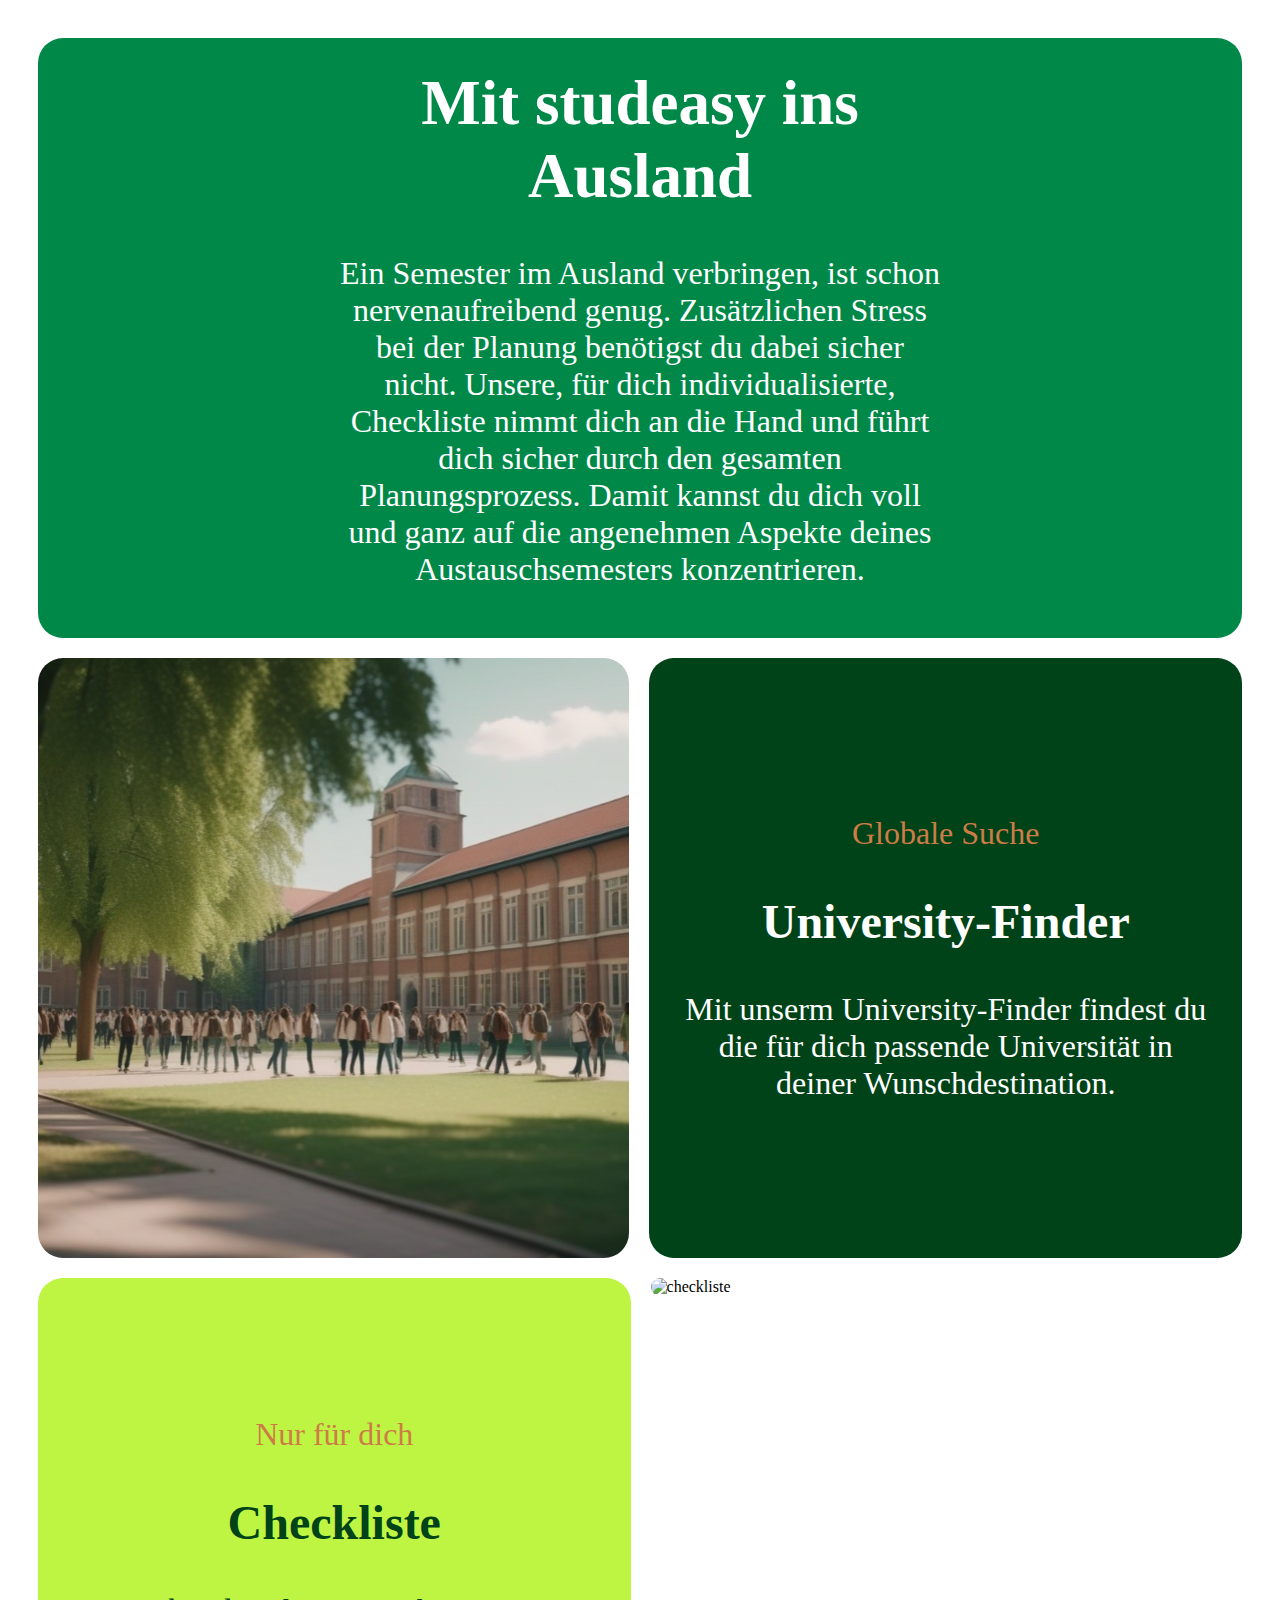
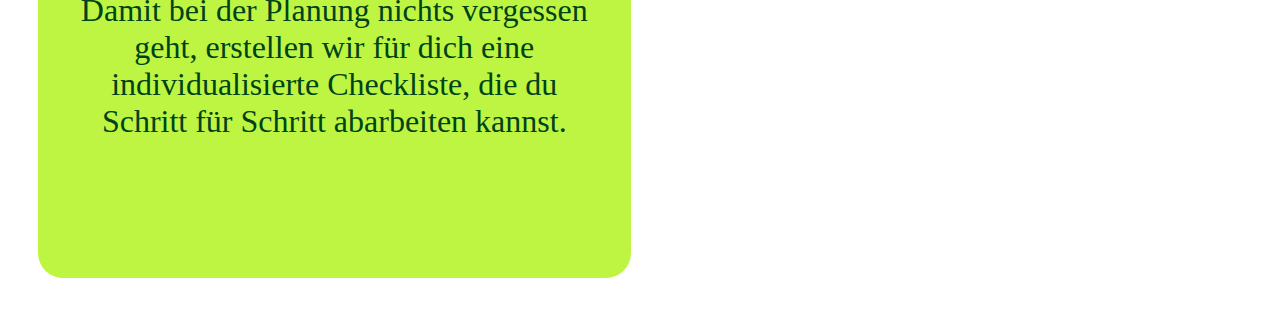
==== html/angebot.html @ 847d449d "Angebotsseite zur Hälfte fertig" ====
<!DOCTYPE html>
<html lang="de">
  <head>
    <meta charset="UTF-8" />
    <meta name="viewport" content="width=device-width, initial-scale=1.0" />
    <title>Angebot - studeasy</title>
    <link rel="stylesheet" href="/css/styles_angebot.css" />

    <link rel="stylesheet" href="https://use.typekit.net/qjl4qpj.css" /> <!--Schriftart-->
  </head>

  <body>

  <div class="block1">
    <h1>Mit studeasy ins Ausland</h1>
    <p>Ein Semester im Ausland verbringen, ist schon nervenaufreibend genug. Zusätzlichen Stress bei der Planung benötigst du dabei sicher nicht. Unsere, für dich individualisierte, Checkliste nimmt dich an die Hand und führt dich sicher durch den gesamten Planungsprozess. Damit kannst du dich voll und ganz auf die angenehmen Aspekte deines Austauschsemesters konzentrieren.</p>
  </div>

  <div class="zeile2">

    <div class="block2"><img src="/img/university.svg" alt="university">
    </div>

    <div class="block3">
      <p class="oranger_titel">Globale Suche</p>
      <h2>University-Finder</h1>
      <p>Mit unserm University-Finder findest du die für dich passende Universität in deiner Wunschdestination.</p>
    </div>

  </div>


  <div class="zeile3">

    <div class="block4">
      <p class="oranger_titel">Nur für dich</p>
      <h2 style="color: #004318;">Checkliste</h1>
      <p style="color: #004318;">Damit bei der Planung nichts vergessen geht, erstellen wir für dich eine individualisierte Checkliste, die du Schritt für Schritt abarbeiten kannst.</p>
    </div>

    <div class="block5"><img src="/img/checkliste.svg" alt="checkliste">
    </div>

  </div>


<div>

  <div>
    
  </div>





</div>



</body>


</html>
---- css/styles_angebot.css ----
body{
    padding: 30px;
}

h1{
    color: white;
    text-align: center;
    font-size: 63px;
    font-weight: 900;
    margin: 10px;
}

h2{
    color: white;
    text-align: center;
    font-size: 48px;
    font-weight: 900;
    margin: 10px;
}

p{
    color: white;
    text-align: center;
    font-size: 32px;
}

.oranger_titel{
    font-size: 32px;
    color: #CD7C46;

}

/*_______________________________________________Zeile 1*/

.block1{
    display: flex;
    justify-content: center;
    align-items: center;
    flex-direction: column;
    text-align: center;
    background: #008849;
    border-radius: 25px;
    border-left: 300px solid #008849;
    border-right: 300px solid #008849;
    height: 600px;
}



/*_______________________________________________Zeile 2*/

.zeile2{
    display: flex;
    margin-top: 20px;
    margin-bottom: 20px;
    gap: 20px;
    height: 600px;
}

.block2 {
    width: 100%;
    flex: 50%;
}

.block2 img{
    width: 100%;
    height: 100%;
    object-fit: cover;
    border-radius: 25px;
}

.block3{
    display: flex;
    background-color: #004318;
    justify-content: center;
    align-items: center;
    flex-direction: column;
    text-align: center;
    border-left: 30px solid #004318;
    border-right: 30px solid #004318;
    border-radius: 25px;
    box-sizing: border-box;
    flex: 50%;
}



/*_______________________________________________Zeile 3*/

.zeile3{ 
    display: flex;
    margin-top: 20px;
    margin-bottom: 20px;
    gap: 20px;
    height: 600px;
}

.block4{
    display: flex;
    background-color: #BEF542;
    justify-content: center;
    align-items: center;
    flex-direction: column;
    text-align: center;
    border-left: 30px solid #BEF542;
    border-right: 30px solid #BEF542;
    border-radius: 25px;
    box-sizing: border-box;
    flex: 50%;
}


.block5{
    width: 100%;
    flex: 50%;
}

.block5 img{
    width: 100%;
    height: 100%;
    object-fit: cover;
    border-radius: 25px;
}
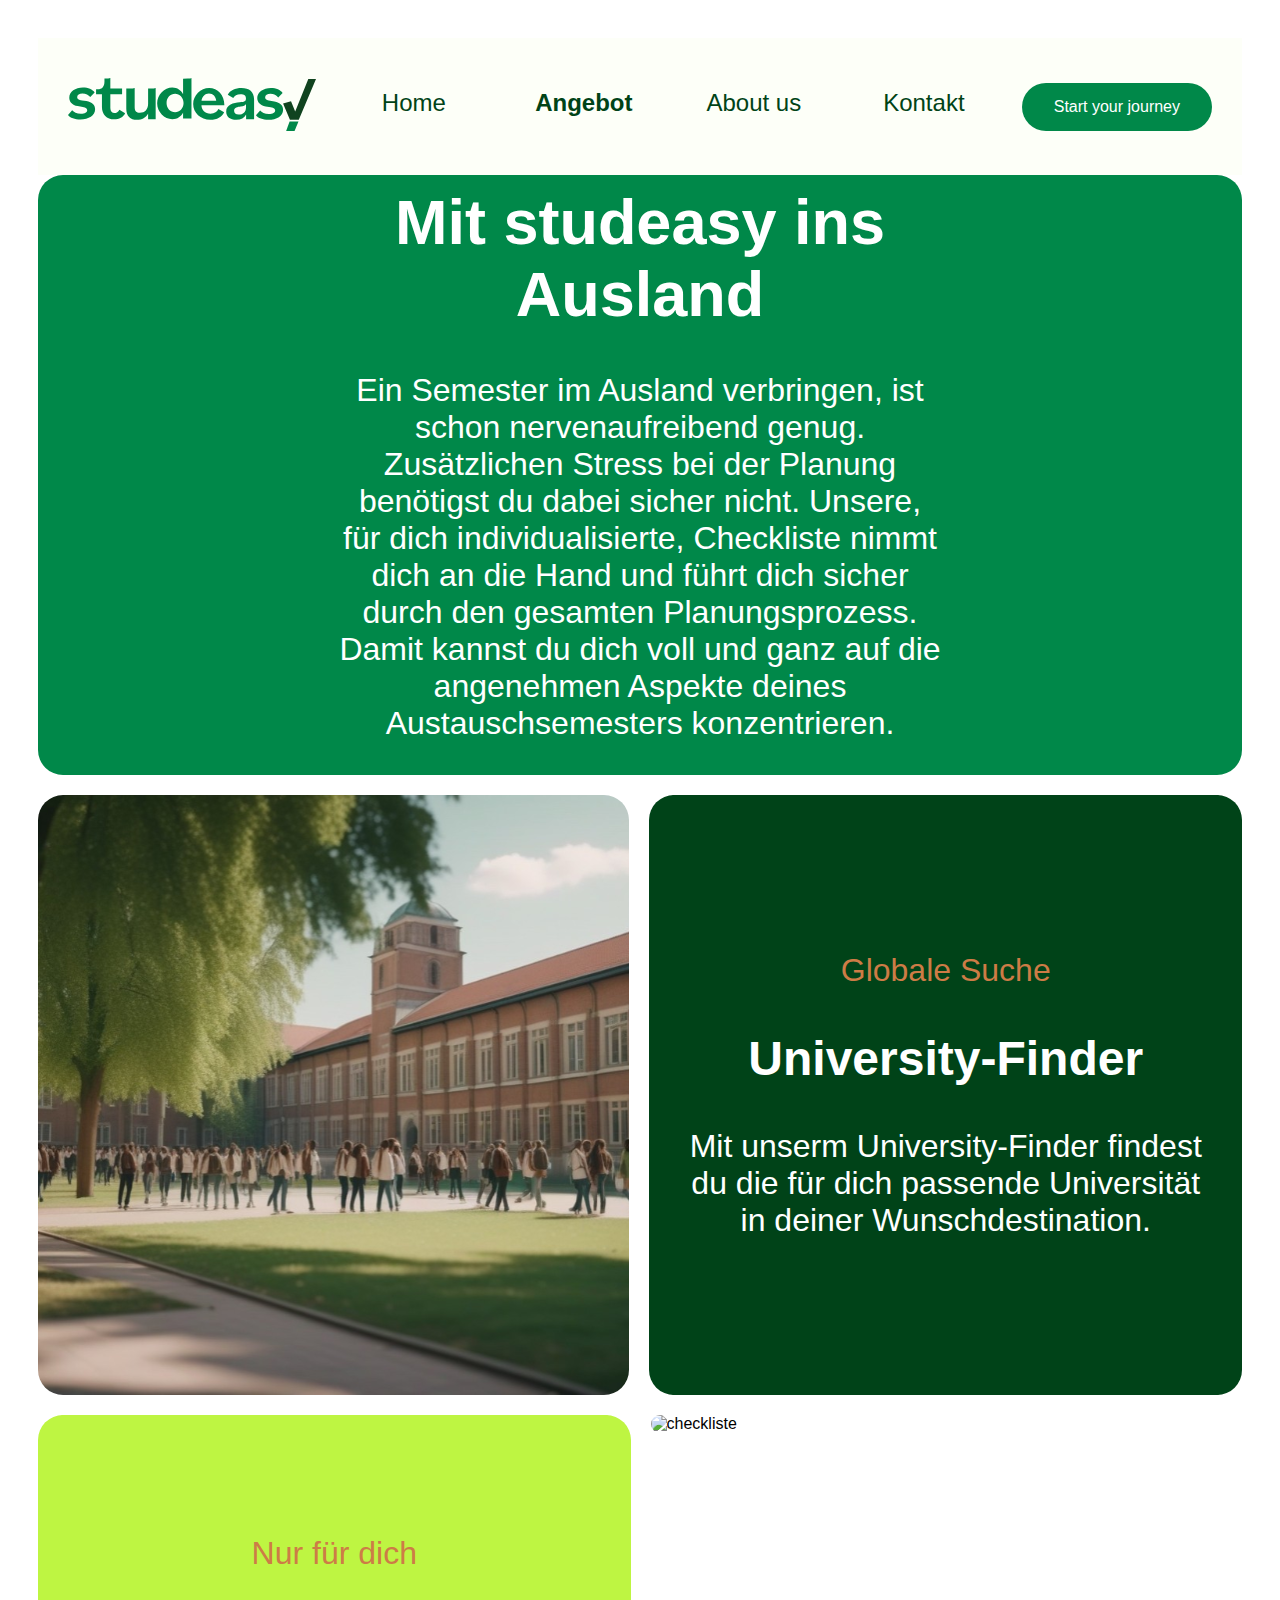
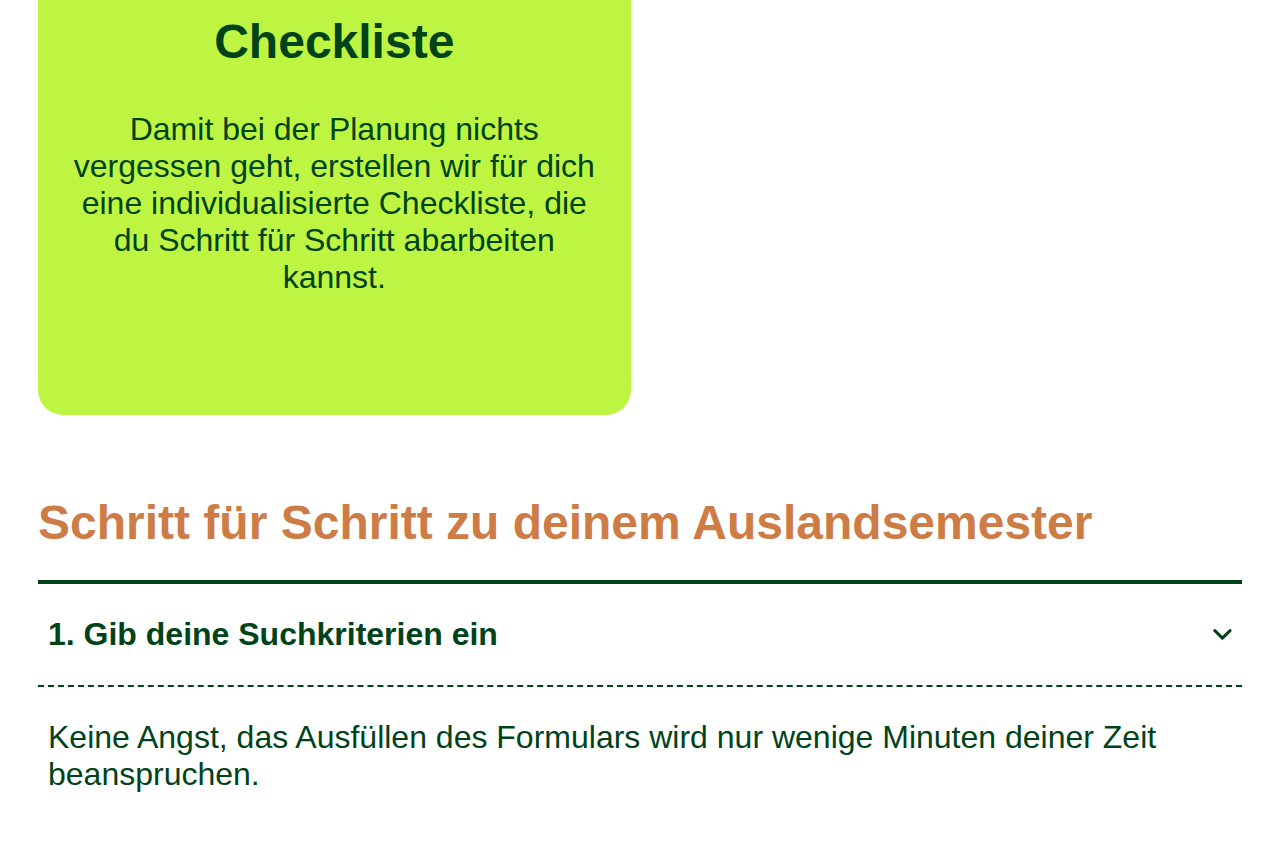
==== commit 1fca26c6: "Angebotsseite: Header, Dropdown-Menu" ====
--- a/html/angebot.html
+++ b/html/angebot.html
@@ -10,6 +10,26 @@
   </head>
 
   <body>
+
+    <header>
+      <div id="logo">
+        <a href="/index.html">
+          <img src="/img/Logo_gruen_IM.svg" alt="Logo studeasy" />
+        </a>
+      </div>
+
+      <nav>
+        <ul class="nav_links">
+          <li><a href="/index.html">Home</a></li>
+          <li><a class="aktiver_nav_link" href="/html/angebot.html">Angebot</a></li>
+          <li><a href="/html/ueberuns.html">About us</a></li>
+          <li><a href="/html/kontakt.html">Kontakt</a></li>
+        </ul>
+      </nav>
+
+      <button class="green-button">Start your journey</button>
+    </header>
+
 
   <div class="block1">
     <h1>Mit studeasy ins Ausland</h1>
@@ -47,7 +67,14 @@
 <div>
 
   <div>
-    
+    <h2 class="uebertitel_dropdown">Schritt für Schritt zu deinem Auslandsemester</h2>
+
+    <div class="dropdown_menu">
+      <p class="untertitel_dropdown">1. Gib deine Suchkriterien ein</p>
+      <img class="dropdown_pfeil" src="/img/pfeil_dropdown.svg" alt="">
+    </div>
+
+    <p class="dropdown_text">Keine Angst, das Ausfüllen des Formulars wird nur wenige Minuten deiner Zeit beanspruchen.</p>
   </div>
 
 
--- a/css/styles_angebot.css
+++ b/css/styles_angebot.css
@@ -1,3 +1,26 @@
+*{
+    font-family: "futura-pt", sans-serif;
+    font-weight: 400;
+    font-size: 16px;
+    color: black;
+    font-style: normal; 
+}
+
+.green-button {
+    background-color: #008849;
+    border: none;
+    color: white;
+    padding: 15px 32px;
+    text-align: center;
+    text-decoration: none;
+    display: inline-block;
+    font-size: 16px;
+    border-radius: 25px;
+    cursor: pointer;
+    font-size: 16px;
+}
+
+
 body{
     padding: 30px;
 }
@@ -29,6 +52,58 @@
     color: #CD7C46;
 
 }
+
+
+/*_______________________________________________Header*/
+
+header{
+    background-color: #FDFFF8;
+    display: flex;
+    justify-content: space-between;
+    align-items: center;
+    padding: 30px 30px 30px 30px;
+}
+
+#logo{
+    width: 248px;
+    display: 1;
+}
+
+
+/*__________Navigation*/
+
+nav{
+    display: 4;
+}
+
+.nav_links{
+    list-style-type: none;
+    display: flex;
+    padding: 0;
+    flex-wrap: wrap;
+    justify-content: space-around;
+    gap: 20px;
+}
+
+.nav_links a{
+    display: block;
+    box-sizing: border-box;
+    height: 40px;
+    width: 150px;
+    padding: 5px 15px 5px 15px;
+    text-decoration: none;
+    font-size: 24px;   
+    text-align: center;
+    color: #004317; 
+}
+
+.nav_links a:hover, .aktiver_nav_link{
+    font-weight:900;
+    color: #004318;
+    margin-bottom: 5px;
+}
+
+
 
 /*_______________________________________________Zeile 1*/
 
@@ -120,4 +195,46 @@
     height: 100%;
     object-fit: cover;
     border-radius: 25px;
-}+}
+
+
+/*_______________________________________________Pseudo Drop-Down-Menu*/
+
+
+.uebertitel_dropdown{
+    font-weight: 900;
+    color: #CD7C46;
+    text-align: left;
+    font-size: 48px;    
+    margin: 80px 0px 30px 0px;
+}
+
+.dropdown_menu{
+    display: flex;
+    border-top: solid #004318 4px;
+    border-bottom: dashed #004318 2px;
+    padding-left: 10px;
+    padding-right: 10px;
+}
+
+.untertitel_dropdown{
+    font-weight: 900;
+    color: #004318;
+    text-align: left;
+    flex: 90%;
+}
+
+.dropdown_pfeil img{
+    flex: 20%;
+    text-align: right;
+    height: 14px;
+    justify-content: center;
+    align-items: center;
+}
+
+.dropdown_text{
+    color: #004318;
+    font-size: 32px;
+    text-align: left;
+    padding-left: 10px;
+}
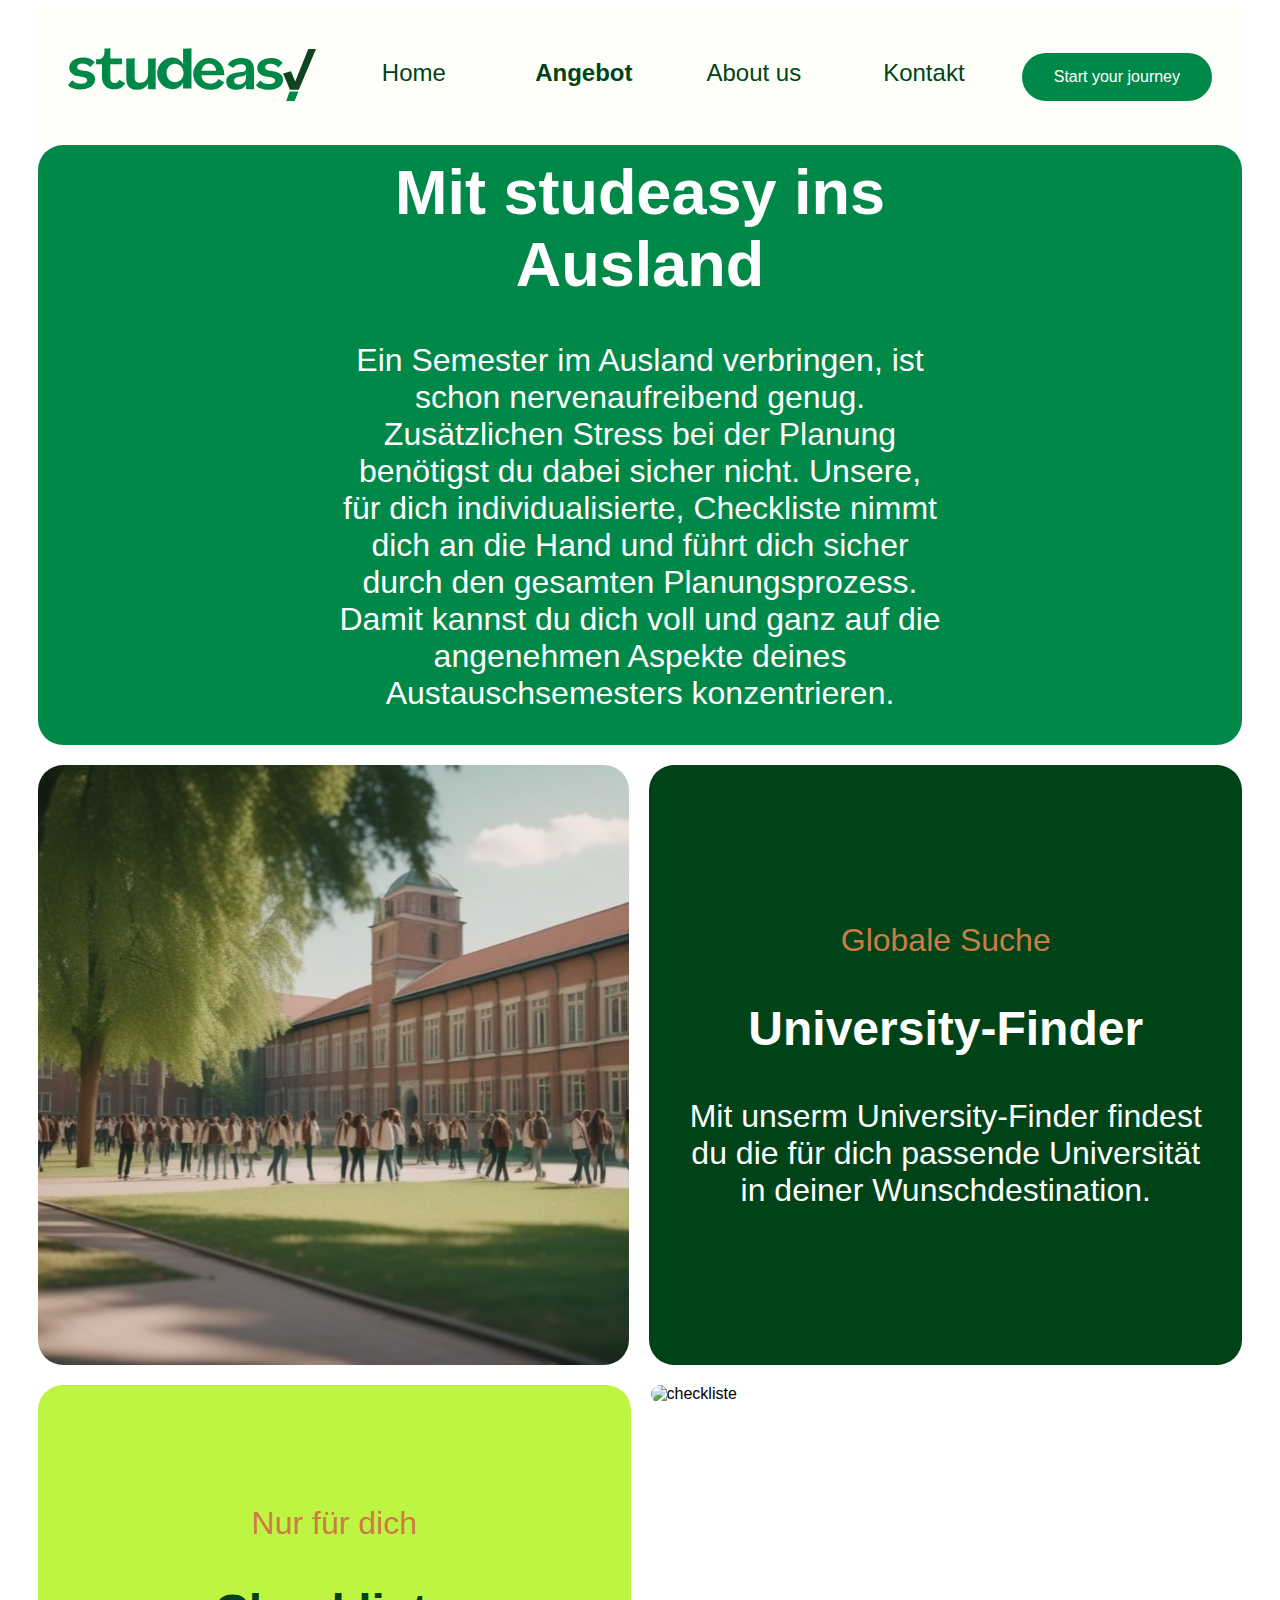
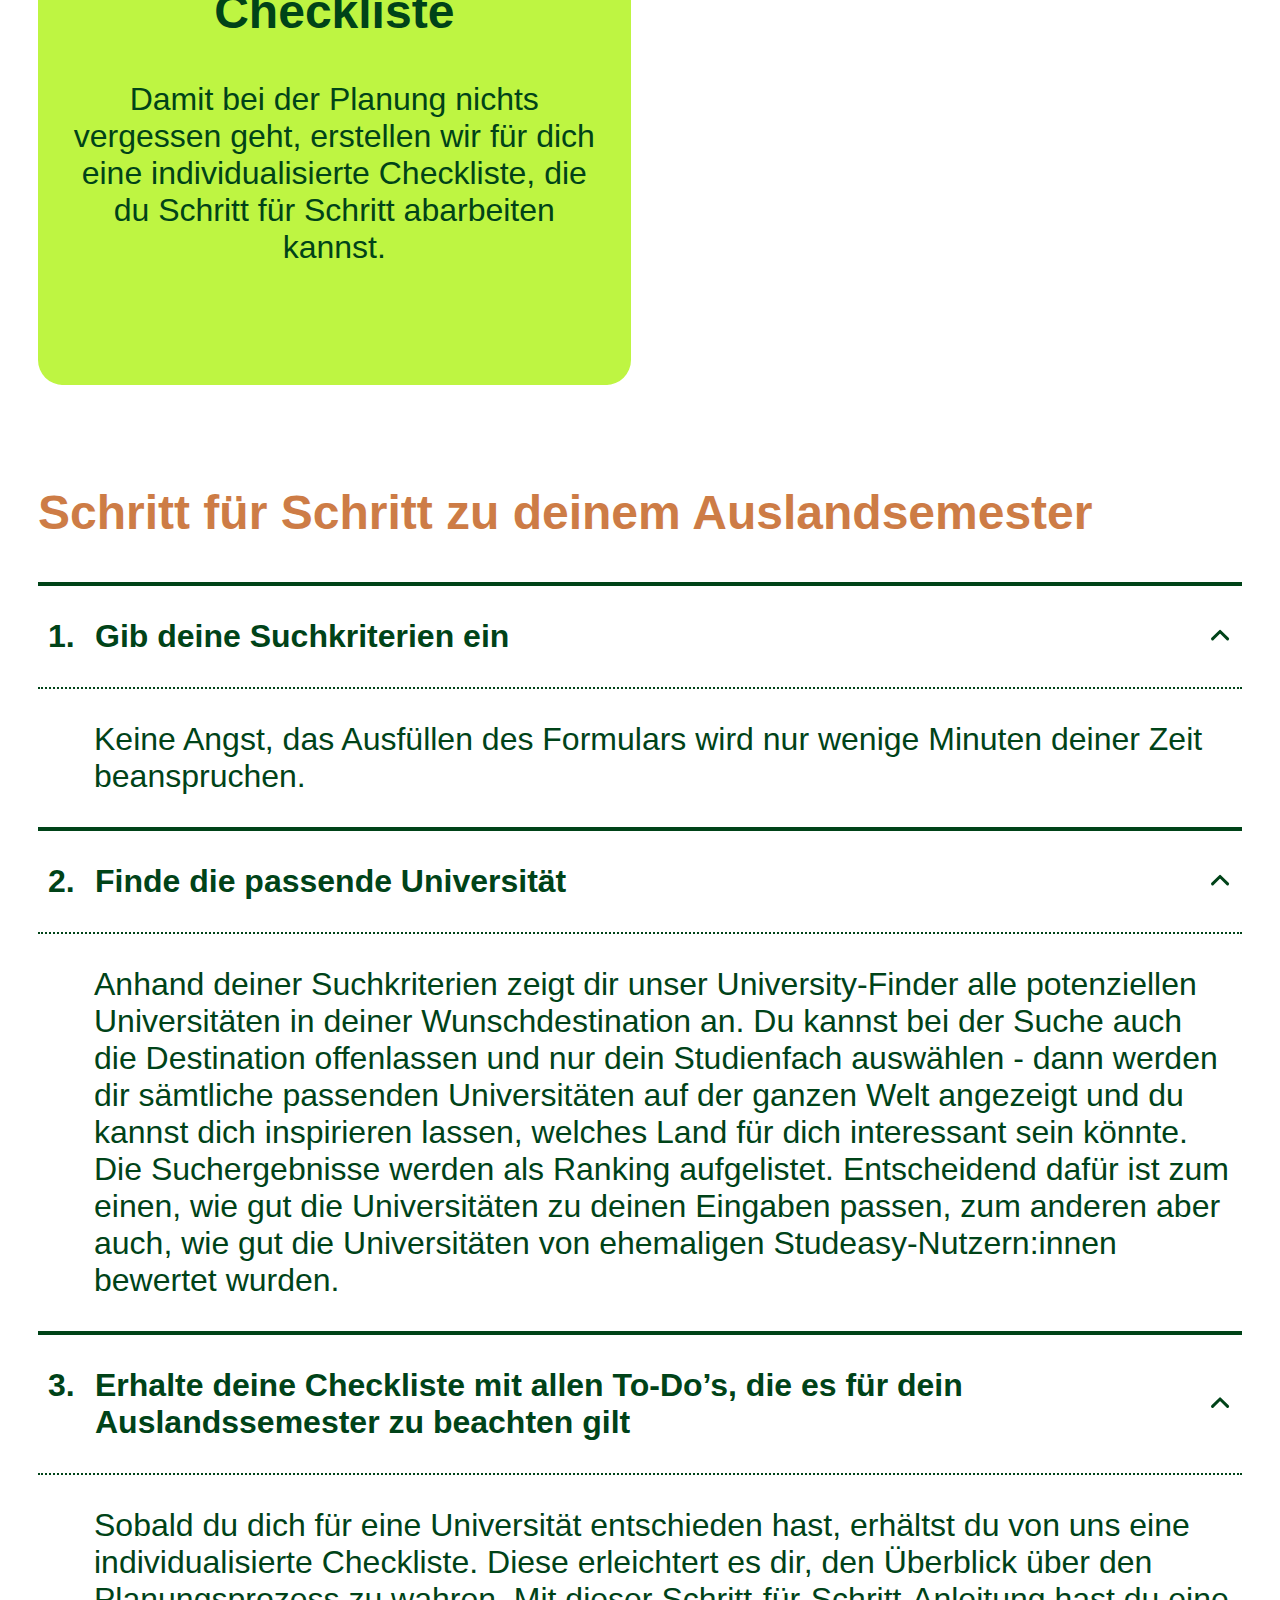
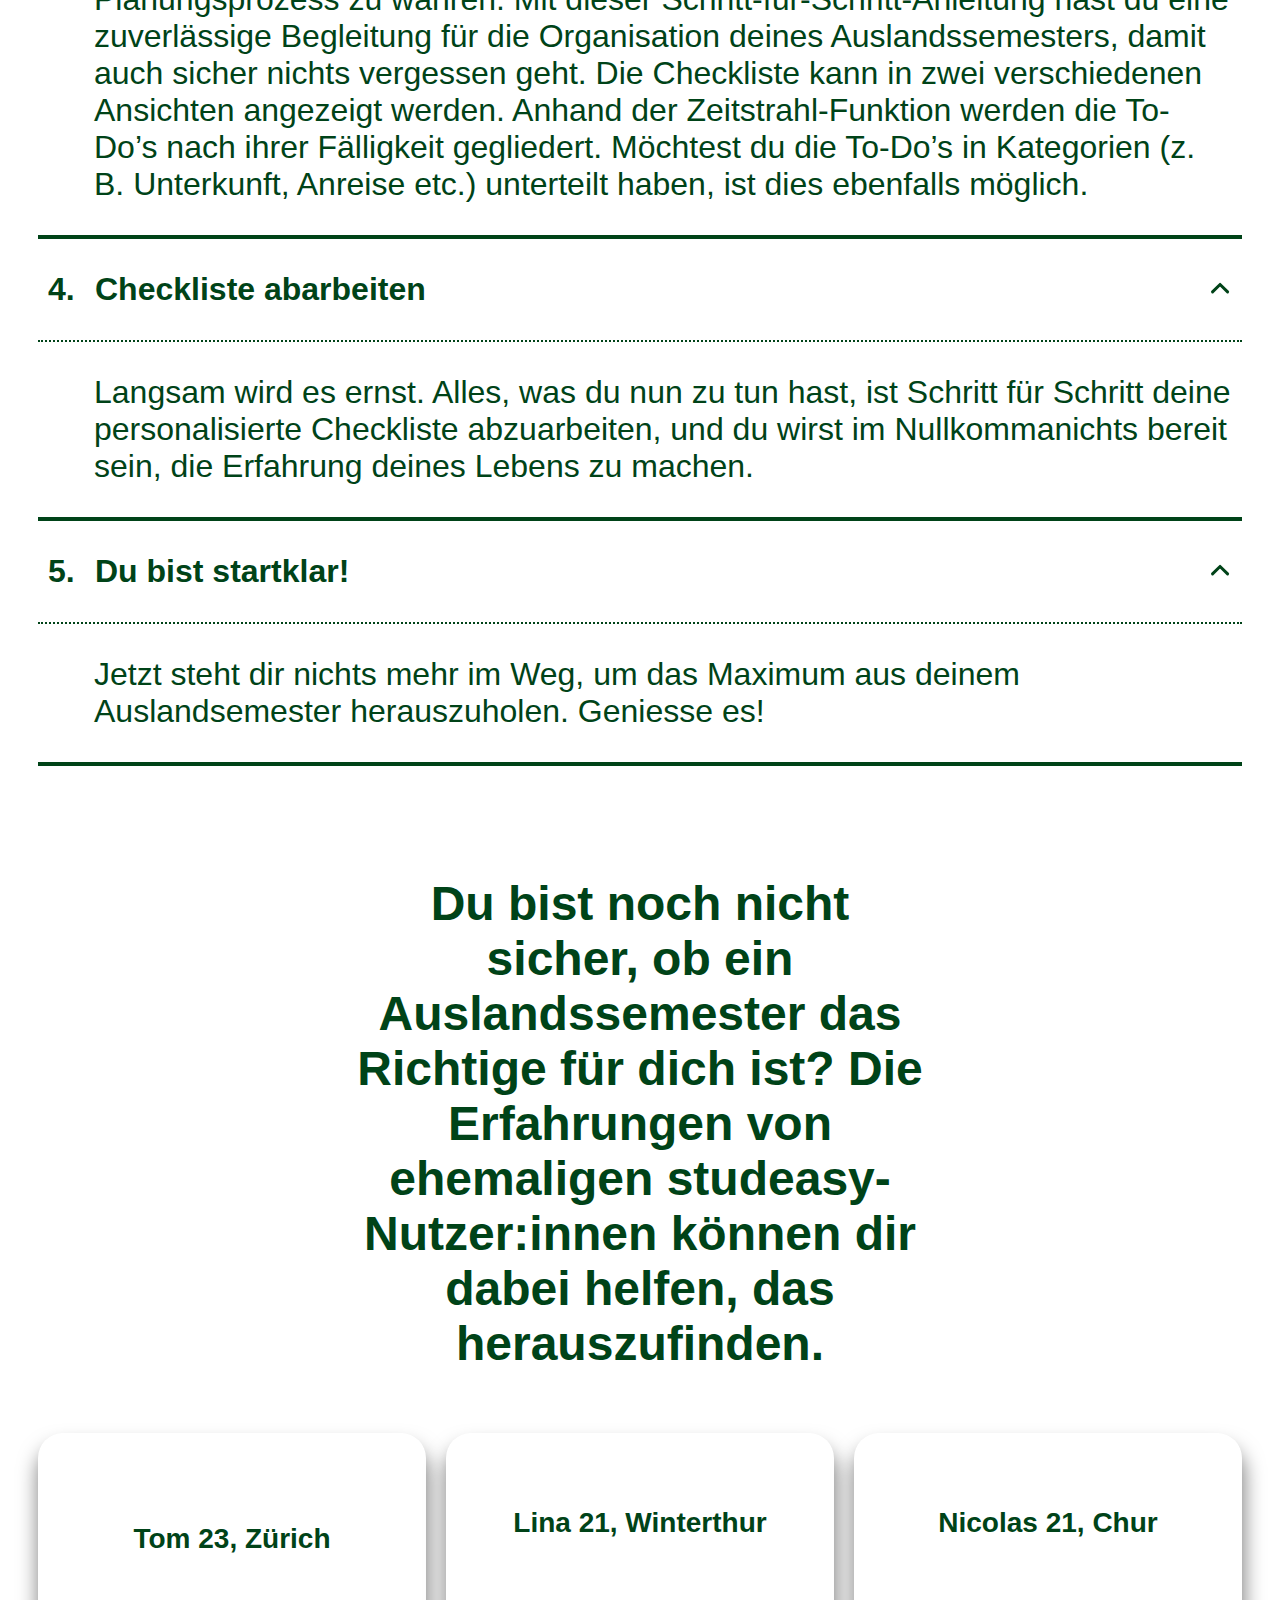
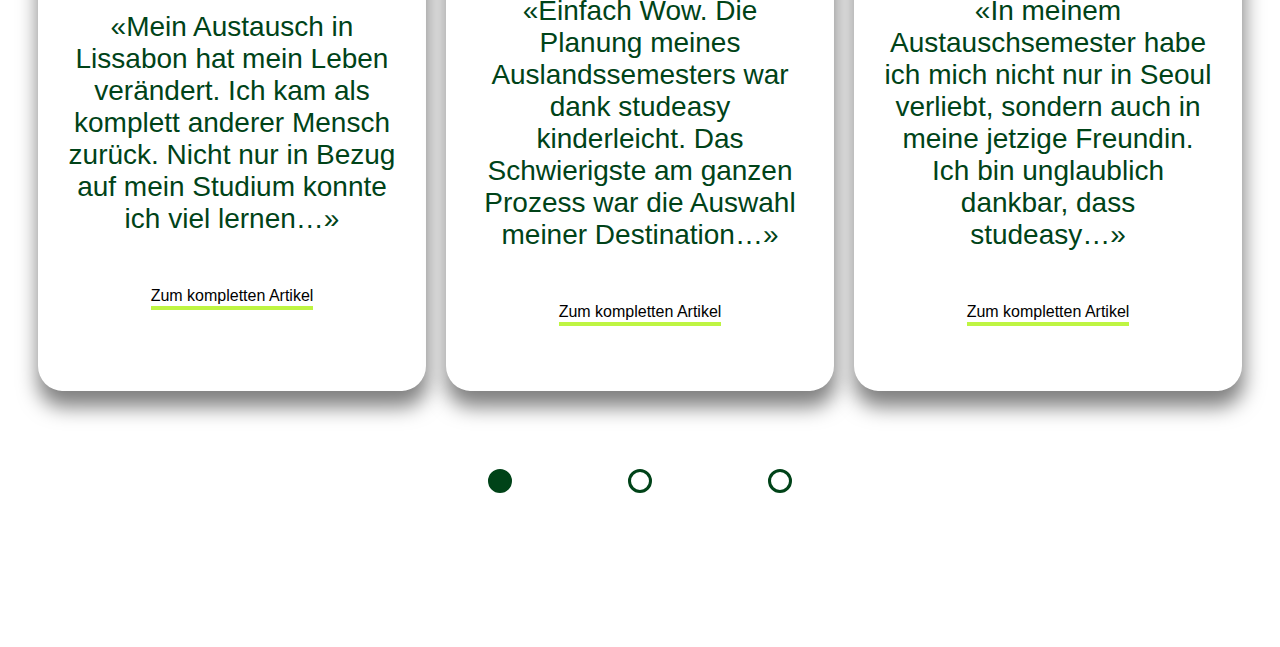
==== commit 93166b67: "Angebotsseite soweit finalisiert (noch ohne Footer)" ====
--- a/html/angebot.html
+++ b/html/angebot.html
@@ -30,11 +30,19 @@
       <button class="green-button">Start your journey</button>
     </header>
 
+<main>
 
+
+  <!--Zeile 1-->
+  
   <div class="block1">
     <h1>Mit studeasy ins Ausland</h1>
     <p>Ein Semester im Ausland verbringen, ist schon nervenaufreibend genug. Zusätzlichen Stress bei der Planung benötigst du dabei sicher nicht. Unsere, für dich individualisierte, Checkliste nimmt dich an die Hand und führt dich sicher durch den gesamten Planungsprozess. Damit kannst du dich voll und ganz auf die angenehmen Aspekte deines Austauschsemesters konzentrieren.</p>
   </div>
+
+
+
+  <!--Zeile 2-->  
 
   <div class="zeile2">
 
@@ -50,6 +58,9 @@
   </div>
 
 
+
+  <!--Zeile 3-->
+
   <div class="zeile3">
 
     <div class="block4">
@@ -63,25 +74,96 @@
 
   </div>
 
+  <!--Pseudo Drop-Down-Menu-->
 
-<div>
+  <h2 class="uebertitel_dropdown">Schritt für Schritt zu deinem Auslandsemester</h2>
 
-  <div>
-    <h2 class="uebertitel_dropdown">Schritt für Schritt zu deinem Auslandsemester</h2>
+  <div class="dropdown_menu_titel">
+    <p class="dropdown_zahl">1.</p>
+    <p class="untertitel_dropdown">Gib deine Suchkriterien ein</p>
+    <img class="dropdown_pfeil" src="/img/pfeil_dropdown_offen.svg" alt="">
+  </div>
 
-    <div class="dropdown_menu">
-      <p class="untertitel_dropdown">1. Gib deine Suchkriterien ein</p>
-      <img class="dropdown_pfeil" src="/img/pfeil_dropdown.svg" alt="">
-    </div>
+  <div class="dropdown_menu_text">
+  <p class="dropdown_text">Keine Angst, das Ausfüllen des Formulars wird nur wenige Minuten deiner Zeit beanspruchen.</p>
+  </div>
 
-    <p class="dropdown_text">Keine Angst, das Ausfüllen des Formulars wird nur wenige Minuten deiner Zeit beanspruchen.</p>
+  <div class="dropdown_menu_titel">
+    <p class="dropdown_zahl">2.</p>
+    <p class="untertitel_dropdown">Finde die passende Universität</p>
+    <img class="dropdown_pfeil" src="/img/pfeil_dropdown_offen.svg" alt="">
   </div>
+
+  <div class="dropdown_menu_text">
+  <p class="dropdown_text">Anhand deiner Suchkriterien zeigt dir unser University-Finder alle potenziellen Universitäten in deiner Wunschdestination an. Du kannst bei der Suche auch die Destination offenlassen und nur dein Studienfach auswählen - dann werden dir sämtliche passenden Universitäten auf der ganzen Welt angezeigt und du kannst dich inspirieren lassen, welches Land für dich interessant sein könnte. Die Suchergebnisse werden als Ranking aufgelistet. Entscheidend dafür ist zum einen, wie gut die Universitäten zu deinen Eingaben passen, zum anderen aber auch, wie gut die Universitäten von ehemaligen Studeasy-Nutzern:innen bewertet wurden.</p>
+  </div>
+
+  <div class="dropdown_menu_titel">
+    <p class="dropdown_zahl">3.</p>
+    <p class="untertitel_dropdown">Erhalte deine Checkliste mit allen To-Do’s, die es für dein Auslandssemester zu beachten gilt</p>
+    <img class="dropdown_pfeil" src="/img/pfeil_dropdown_offen.svg" alt="">
+  </div>
+
+  <div class="dropdown_menu_text">
+  <p class="dropdown_text">Sobald du dich für eine Universität entschieden hast, erhältst du von uns eine individualisierte Checkliste. Diese erleichtert es dir, den Überblick über den Planungsprozess zu wahren. Mit dieser Schritt-für-Schritt-Anleitung hast du eine zuverlässige Begleitung für die Organisation deines Auslandssemesters, damit auch sicher nichts vergessen geht. Die Checkliste kann in zwei verschiedenen Ansichten angezeigt werden. Anhand der Zeitstrahl-Funktion werden die To-Do’s nach ihrer Fälligkeit gegliedert. Möchtest du die To-Do’s in Kategorien (z. B. Unterkunft, Anreise etc.) unterteilt haben, ist dies ebenfalls möglich.</p>
+  </div>
+  
+  <div class="dropdown_menu_titel">
+    <p class="dropdown_zahl">4.</p>
+    <p class="untertitel_dropdown">Checkliste abarbeiten</p>
+    <img class="dropdown_pfeil" src="/img/pfeil_dropdown_offen.svg" alt="">
+  </div>
+
+  <div class="dropdown_menu_text">
+  <p class="dropdown_text">Langsam wird es ernst. Alles, was du nun zu tun hast, ist Schritt für Schritt deine personalisierte Checkliste abzuarbeiten, und du wirst im Nullkommanichts bereit sein, die Erfahrung deines Lebens zu machen.</p>
+  </div>
+
+  <div class="dropdown_menu_titel">
+    <p class="dropdown_zahl">5.</p>
+    <p class="untertitel_dropdown">Du bist startklar!</p>
+    <img class="dropdown_pfeil" src="/img/pfeil_dropdown_offen.svg" alt="">
+  </div>
+
+  <div class="dropdown_menu_text_letzter">
+  <p class="dropdown_text_letzter">Jetzt steht dir nichts mehr im Weg, um das Maximum aus deinem Auslandsemester herauszuholen. Geniesse es!</p>
+  </div>
+  
+
+  <!--Rezensionen-->
+
+<h2 class="uebertitel_rezensionen">Du bist noch nicht sicher, ob ein Auslandssemester das Richtige für dich ist? Die Erfahrungen von ehemaligen studeasy-Nutzer:innen können dir dabei helfen, das herauszufinden.</h2>
+
+<div class="rezensionen_karussell">
+
+  <div class="rezensionen_block">
+    <p class="rezensionen_name">Tom 23, Zürich</p>
+    <p class="rezensionen_text">«Mein Austausch in Lissabon hat mein Leben verändert. Ich kam als komplett anderer Mensch zurück. Nicht nur in Bezug auf mein Studium konnte ich viel lernen…»</p>
+    <p class="rezensionen_link_kompletter_artikel"><a href="#">Zum kompletten Artikel</a></p>
+  </div>
+
+  <div class="rezensionen_block">
+    <p class="rezensionen_name">Lina 21, Winterthur</p>
+    <p class="rezensionen_text">«Einfach Wow. Die Planung meines Auslandssemesters war dank studeasy kinderleicht. Das Schwierigste am ganzen Prozess war die Auswahl meiner Destination…»</p>
+    <p class="rezensionen_link_kompletter_artikel"><a href="#">Zum kompletten Artikel</a></p>
+  </div>
+
+  <div class="rezensionen_block">
+    <p class="rezensionen_name">Nicolas 21, Chur</p>
+    <p class="rezensionen_text">«In meinem Austauschsemester habe ich mich nicht nur in Seoul verliebt, sondern auch in meine jetzige Freundin. Ich bin unglaublich dankbar, dass studeasy…»</p>
+    <p class="rezensionen_link_kompletter_artikel"><a href="#">Zum kompletten Artikel</a></p>
+  </div>
+
+</div>
+
+<div class="rezensionen_dots">
+  <img src="/img/dots_rezensionen.svg" alt="">
+</div>
+
+</main>
 
 
 
 
-
-</div>
 
 
 
--- a/css/styles_angebot.css
+++ b/css/styles_angebot.css
@@ -22,7 +22,7 @@
 
 
 body{
-    padding: 30px;
+    padding: 0px 30px 30px 30px;
 }
 
 h1{
@@ -62,6 +62,8 @@
     justify-content: space-between;
     align-items: center;
     padding: 30px 30px 30px 30px;
+    position: sticky;
+    top: 0;
 }
 
 #logo{
@@ -201,40 +203,140 @@
 /*_______________________________________________Pseudo Drop-Down-Menu*/
 
 
+/*_____________________Übertitel*/
+
 .uebertitel_dropdown{
     font-weight: 900;
     color: #CD7C46;
     text-align: left;
     font-size: 48px;    
-    margin: 80px 0px 30px 0px;
-}
-
-.dropdown_menu{
+    margin: 100px 0px 42px 0px;
+}
+
+
+/*_____________________Untertitel Drop-down Menu*/
+
+
+.dropdown_menu_titel{
     display: flex;
     border-top: solid #004318 4px;
-    border-bottom: dashed #004318 2px;
+    border-bottom: dotted #004318 2px;
     padding-left: 10px;
     padding-right: 10px;
 }
 
+
+.dropdown_zahl{
+    font-weight: 900;
+    color: #004318;
+    text-align: left;
+    flex: 50px;
+}
+
 .untertitel_dropdown{
     font-weight: 900;
     color: #004318;
     text-align: left;
-    flex: 90%;
+    flex: 100%;
 }
 
 .dropdown_pfeil img{
-    flex: 20%;
+    flex: 10%;
     text-align: right;
     height: 14px;
     justify-content: center;
     align-items: center;
 }
 
+
+/*_____________________Text Drop-down Menu*/
+
+
+.dropdown_menu_text{
+    display: flex;
+    padding-left: 56px;
+    padding-right: 10px;
+}
+
 .dropdown_text{
     color: #004318;
     font-size: 32px;
     text-align: left;
-    padding-left: 10px;
-}
+}
+
+
+/*_____________________Letzter Punkt vom Drop-down Menu*/
+
+.dropdown_menu_text_letzter{
+    display: flex;
+    border-bottom: solid #004318 4px;
+}
+
+.dropdown_text_letzter{
+    color: #004318;
+    font-size: 32px;
+    text-align: left;
+    padding-left: 56px;
+}
+
+
+/*_______________________________________________Rezensionen*/
+
+
+.uebertitel_rezensionen{
+    color: #004318;
+    font-weight: 900;
+    padding: 100px 300px 42px 300px;
+}
+
+.rezensionen_karussell{
+    display: flex;
+    margin-top: 20px;
+    margin-bottom: 20px;
+    gap: 20px;
+    height: 600px;
+}
+
+.rezensionen_block{
+    display: flex;
+    background-color: white;
+    justify-content: center;
+    align-items: center;
+    flex-direction: column;
+    text-align: center;
+    border-left: 30px solid white;
+    border-right: 30px solid white;
+    border-radius: 25px;
+    box-sizing: border-box;
+    flex: 50%;
+    box-shadow: 1px 15px 20px 1px rgba(0, 0, 0, 0.5);
+    margin-bottom: 42px;
+}
+
+.rezensionen_name{
+    color: #004318;
+    font-weight: 900;
+    font-size: 28px;
+}
+
+.rezensionen_text{
+    color: #004318;
+    font-weight: 500;
+    font-size: 28px;
+}
+
+.rezensionen_link_kompletter_artikel{
+    font-size: 20px;
+    color: #004318;
+    border-bottom: 4px solid #BEF542;
+}
+
+.rezensionen_link_kompletter_artikel a{
+    text-decoration: none;
+}
+
+.rezensionen_dots{
+    display: flex;
+    justify-content: center;
+    margin-bottom: 100px;
+}
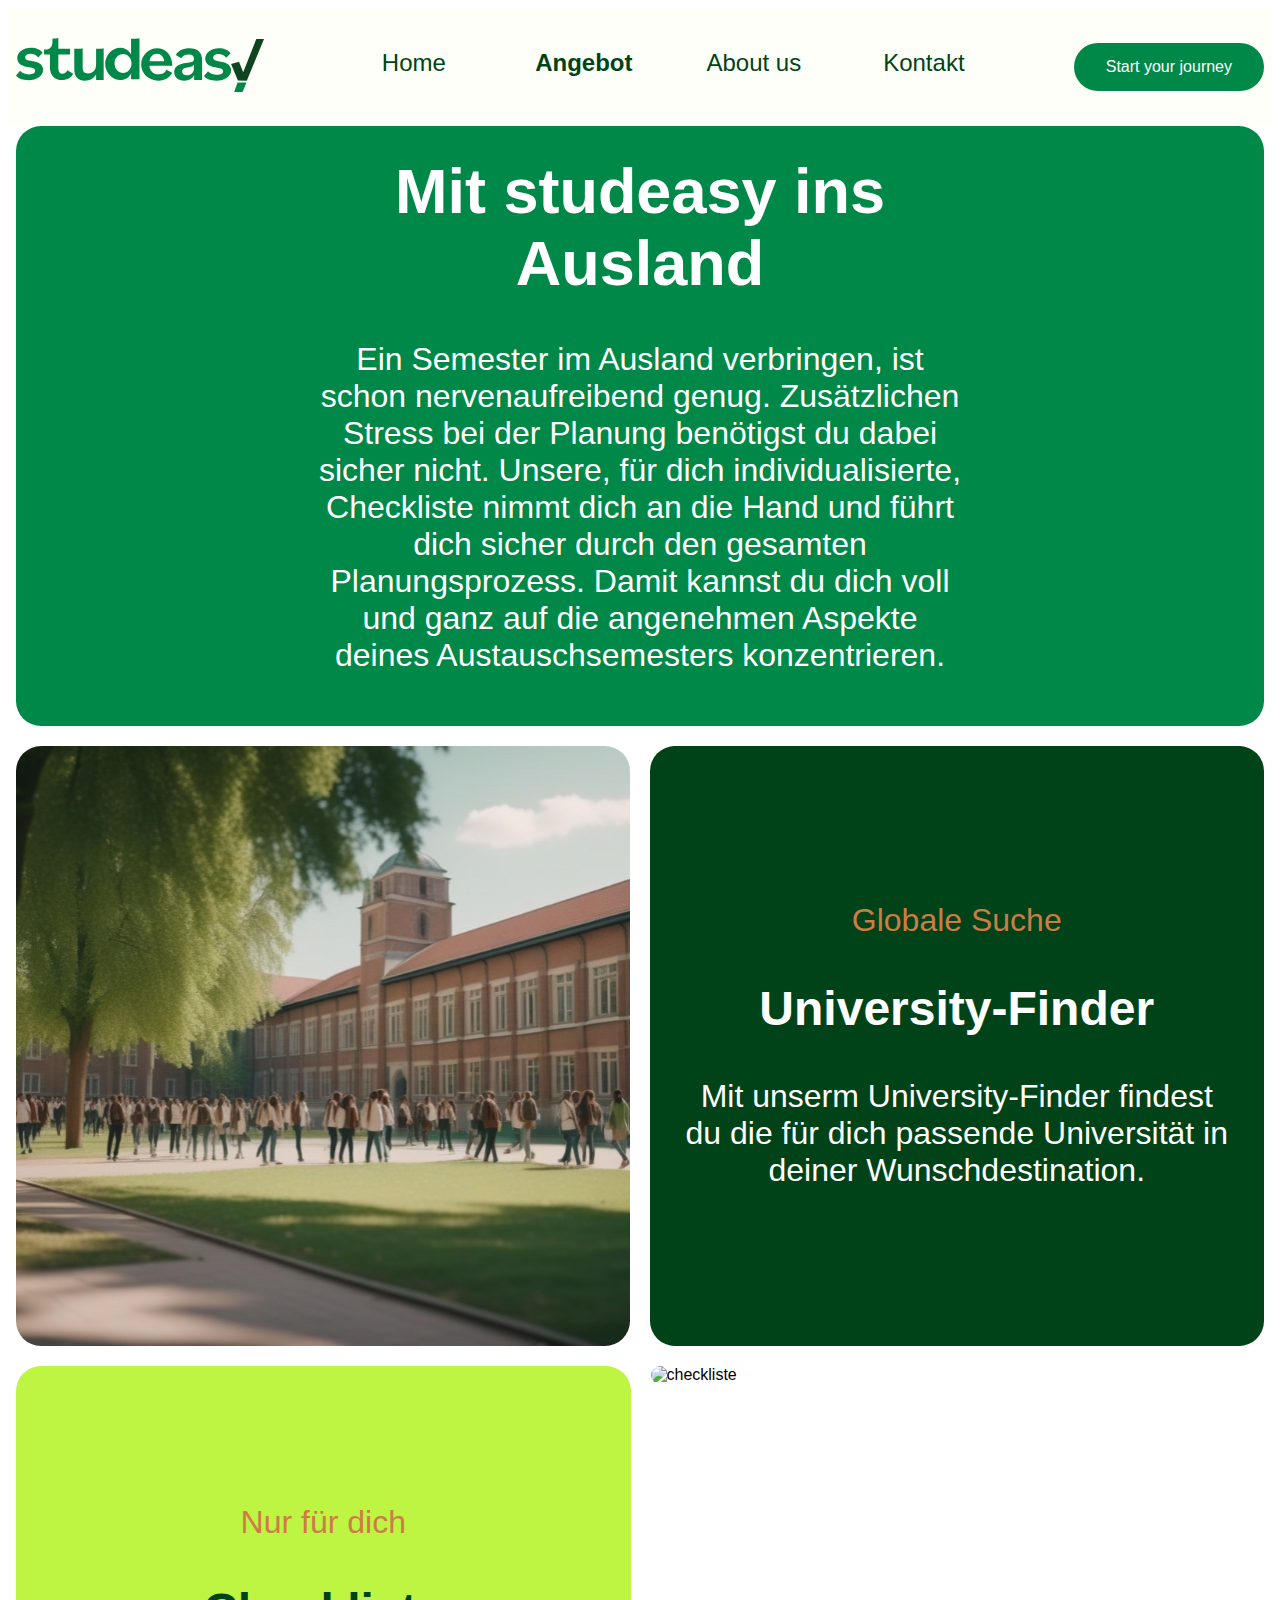
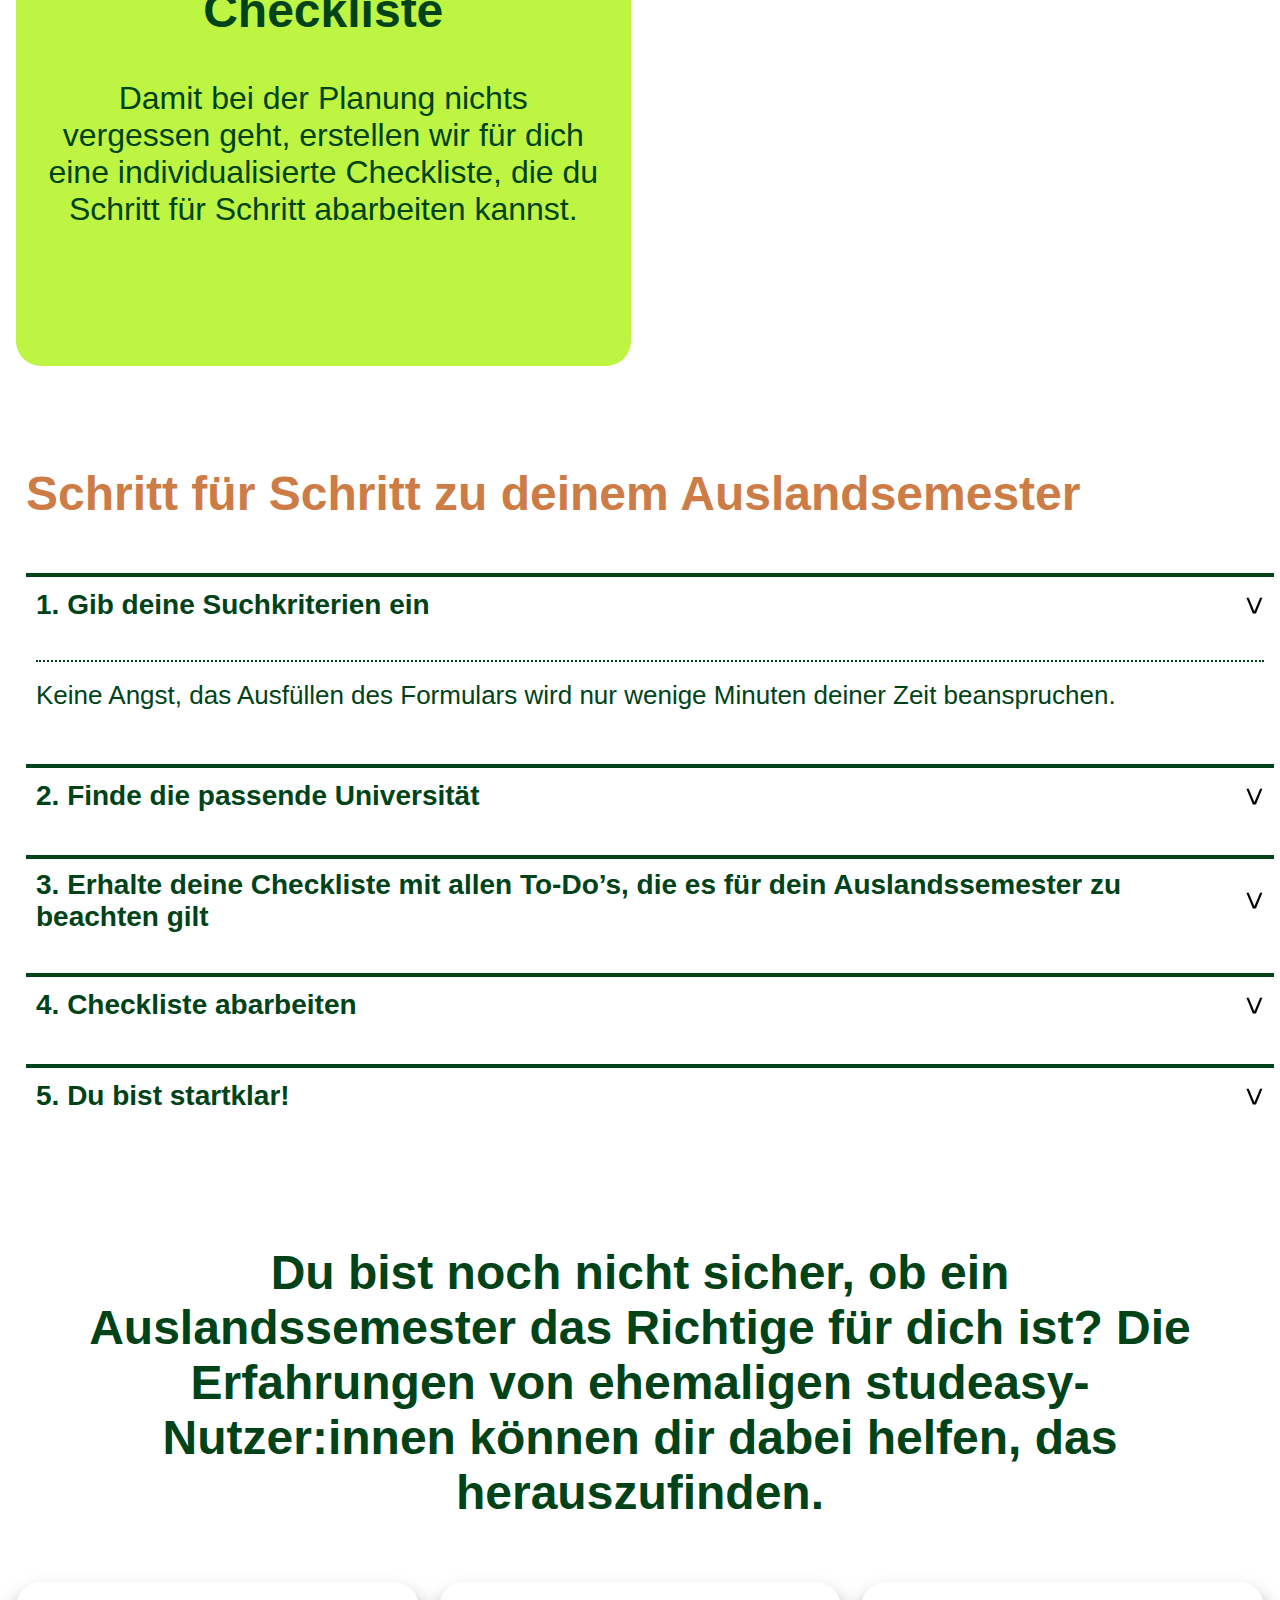
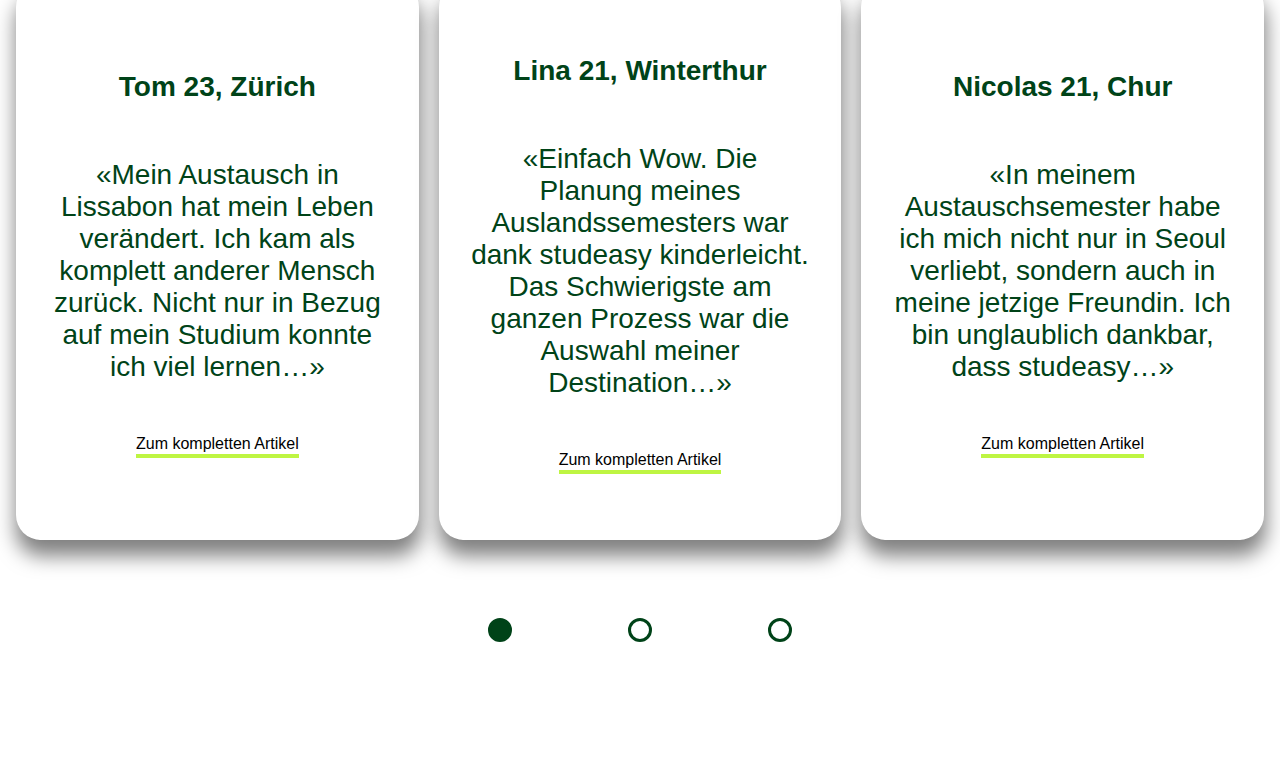
==== commit 091ba8b0: "viel responsive scheiss gmacht" ====
--- a/html/angebot.html
+++ b/html/angebot.html
@@ -6,12 +6,12 @@
     <title>Angebot - studeasy</title>
     <link rel="stylesheet" href="/css/styles_angebot.css" />
 
-    <link rel="stylesheet" href="https://use.typekit.net/qjl4qpj.css" /> <!--Schriftart-->
+    <link rel="stylesheet" href="https://use.typekit.net/qjl4qpj.css" />
+    <!--Schriftart-->
   </head>
 
   <body>
-
-    <header>
+    <header class="header_container">
       <div id="logo">
         <a href="/index.html">
           <img src="/img/Logo_gruen_IM.svg" alt="Logo studeasy" />
@@ -21,153 +21,209 @@
       <nav>
         <ul class="nav_links">
           <li><a href="/index.html">Home</a></li>
-          <li><a class="aktiver_nav_link" href="/html/angebot.html">Angebot</a></li>
+          <li>
+            <a class="aktiver_nav_link" href="/html/angebot.html">Angebot</a>
+          </li>
           <li><a href="/html/ueberuns.html">About us</a></li>
           <li><a href="/html/kontakt.html">Kontakt</a></li>
         </ul>
       </nav>
 
-      <button class="green-button">Start your journey</button>
+      <button id="start_button" class="green-button">Start your journey</button>
     </header>
 
-<main>
-
-
-  <!--Zeile 1-->
-  
-  <div class="block1">
-    <h1>Mit studeasy ins Ausland</h1>
-    <p>Ein Semester im Ausland verbringen, ist schon nervenaufreibend genug. Zusätzlichen Stress bei der Planung benötigst du dabei sicher nicht. Unsere, für dich individualisierte, Checkliste nimmt dich an die Hand und führt dich sicher durch den gesamten Planungsprozess. Damit kannst du dich voll und ganz auf die angenehmen Aspekte deines Austauschsemesters konzentrieren.</p>
-  </div>
-
-
-
-  <!--Zeile 2-->  
-
-  <div class="zeile2">
-
-    <div class="block2"><img src="/img/university.svg" alt="university">
-    </div>
-
-    <div class="block3">
-      <p class="oranger_titel">Globale Suche</p>
-      <h2>University-Finder</h1>
-      <p>Mit unserm University-Finder findest du die für dich passende Universität in deiner Wunschdestination.</p>
-    </div>
-
-  </div>
-
-
-
-  <!--Zeile 3-->
-
-  <div class="zeile3">
-
-    <div class="block4">
-      <p class="oranger_titel">Nur für dich</p>
-      <h2 style="color: #004318;">Checkliste</h1>
-      <p style="color: #004318;">Damit bei der Planung nichts vergessen geht, erstellen wir für dich eine individualisierte Checkliste, die du Schritt für Schritt abarbeiten kannst.</p>
-    </div>
-
-    <div class="block5"><img src="/img/checkliste.svg" alt="checkliste">
-    </div>
-
-  </div>
-
-  <!--Pseudo Drop-Down-Menu-->
-
-  <h2 class="uebertitel_dropdown">Schritt für Schritt zu deinem Auslandsemester</h2>
-
-  <div class="dropdown_menu_titel">
-    <p class="dropdown_zahl">1.</p>
-    <p class="untertitel_dropdown">Gib deine Suchkriterien ein</p>
-    <img class="dropdown_pfeil" src="/img/pfeil_dropdown_offen.svg" alt="">
-  </div>
-
-  <div class="dropdown_menu_text">
-  <p class="dropdown_text">Keine Angst, das Ausfüllen des Formulars wird nur wenige Minuten deiner Zeit beanspruchen.</p>
-  </div>
-
-  <div class="dropdown_menu_titel">
-    <p class="dropdown_zahl">2.</p>
-    <p class="untertitel_dropdown">Finde die passende Universität</p>
-    <img class="dropdown_pfeil" src="/img/pfeil_dropdown_offen.svg" alt="">
-  </div>
-
-  <div class="dropdown_menu_text">
-  <p class="dropdown_text">Anhand deiner Suchkriterien zeigt dir unser University-Finder alle potenziellen Universitäten in deiner Wunschdestination an. Du kannst bei der Suche auch die Destination offenlassen und nur dein Studienfach auswählen - dann werden dir sämtliche passenden Universitäten auf der ganzen Welt angezeigt und du kannst dich inspirieren lassen, welches Land für dich interessant sein könnte. Die Suchergebnisse werden als Ranking aufgelistet. Entscheidend dafür ist zum einen, wie gut die Universitäten zu deinen Eingaben passen, zum anderen aber auch, wie gut die Universitäten von ehemaligen Studeasy-Nutzern:innen bewertet wurden.</p>
-  </div>
-
-  <div class="dropdown_menu_titel">
-    <p class="dropdown_zahl">3.</p>
-    <p class="untertitel_dropdown">Erhalte deine Checkliste mit allen To-Do’s, die es für dein Auslandssemester zu beachten gilt</p>
-    <img class="dropdown_pfeil" src="/img/pfeil_dropdown_offen.svg" alt="">
-  </div>
-
-  <div class="dropdown_menu_text">
-  <p class="dropdown_text">Sobald du dich für eine Universität entschieden hast, erhältst du von uns eine individualisierte Checkliste. Diese erleichtert es dir, den Überblick über den Planungsprozess zu wahren. Mit dieser Schritt-für-Schritt-Anleitung hast du eine zuverlässige Begleitung für die Organisation deines Auslandssemesters, damit auch sicher nichts vergessen geht. Die Checkliste kann in zwei verschiedenen Ansichten angezeigt werden. Anhand der Zeitstrahl-Funktion werden die To-Do’s nach ihrer Fälligkeit gegliedert. Möchtest du die To-Do’s in Kategorien (z. B. Unterkunft, Anreise etc.) unterteilt haben, ist dies ebenfalls möglich.</p>
-  </div>
-  
-  <div class="dropdown_menu_titel">
-    <p class="dropdown_zahl">4.</p>
-    <p class="untertitel_dropdown">Checkliste abarbeiten</p>
-    <img class="dropdown_pfeil" src="/img/pfeil_dropdown_offen.svg" alt="">
-  </div>
-
-  <div class="dropdown_menu_text">
-  <p class="dropdown_text">Langsam wird es ernst. Alles, was du nun zu tun hast, ist Schritt für Schritt deine personalisierte Checkliste abzuarbeiten, und du wirst im Nullkommanichts bereit sein, die Erfahrung deines Lebens zu machen.</p>
-  </div>
-
-  <div class="dropdown_menu_titel">
-    <p class="dropdown_zahl">5.</p>
-    <p class="untertitel_dropdown">Du bist startklar!</p>
-    <img class="dropdown_pfeil" src="/img/pfeil_dropdown_offen.svg" alt="">
-  </div>
-
-  <div class="dropdown_menu_text_letzter">
-  <p class="dropdown_text_letzter">Jetzt steht dir nichts mehr im Weg, um das Maximum aus deinem Auslandsemester herauszuholen. Geniesse es!</p>
-  </div>
-  
-
-  <!--Rezensionen-->
-
-<h2 class="uebertitel_rezensionen">Du bist noch nicht sicher, ob ein Auslandssemester das Richtige für dich ist? Die Erfahrungen von ehemaligen studeasy-Nutzer:innen können dir dabei helfen, das herauszufinden.</h2>
-
-<div class="rezensionen_karussell">
-
-  <div class="rezensionen_block">
-    <p class="rezensionen_name">Tom 23, Zürich</p>
-    <p class="rezensionen_text">«Mein Austausch in Lissabon hat mein Leben verändert. Ich kam als komplett anderer Mensch zurück. Nicht nur in Bezug auf mein Studium konnte ich viel lernen…»</p>
-    <p class="rezensionen_link_kompletter_artikel"><a href="#">Zum kompletten Artikel</a></p>
-  </div>
-
-  <div class="rezensionen_block">
-    <p class="rezensionen_name">Lina 21, Winterthur</p>
-    <p class="rezensionen_text">«Einfach Wow. Die Planung meines Auslandssemesters war dank studeasy kinderleicht. Das Schwierigste am ganzen Prozess war die Auswahl meiner Destination…»</p>
-    <p class="rezensionen_link_kompletter_artikel"><a href="#">Zum kompletten Artikel</a></p>
-  </div>
-
-  <div class="rezensionen_block">
-    <p class="rezensionen_name">Nicolas 21, Chur</p>
-    <p class="rezensionen_text">«In meinem Austauschsemester habe ich mich nicht nur in Seoul verliebt, sondern auch in meine jetzige Freundin. Ich bin unglaublich dankbar, dass studeasy…»</p>
-    <p class="rezensionen_link_kompletter_artikel"><a href="#">Zum kompletten Artikel</a></p>
-  </div>
-
-</div>
-
-<div class="rezensionen_dots">
-  <img src="/img/dots_rezensionen.svg" alt="">
-</div>
-
-</main>
-
-
-
-
-
-
-
-</body>
-
-
+    <main>
+      <!--Zeile 1-->
+
+      <section class="block1_container">
+      <div class="block1">
+        <h1>Mit studeasy ins Ausland</h1>
+        <p>
+          Ein Semester im Ausland verbringen, ist schon nervenaufreibend genug.
+          Zusätzlichen Stress bei der Planung benötigst du dabei sicher nicht.
+          Unsere, für dich individualisierte, Checkliste nimmt dich an die Hand
+          und führt dich sicher durch den gesamten Planungsprozess. Damit kannst
+          du dich voll und ganz auf die angenehmen Aspekte deines
+          Austauschsemesters konzentrieren.
+        </p>
+      </div>
+      </section>
+
+      <section class="quartet_container">
+      <!--Zeile 2-->
+
+      <div class="zeile2">
+        <div class="block2">
+          <img src="/img/university.svg" alt="university" />
+        </div>
+
+        <div class="block3">
+          <p class="oranger_titel">Globale Suche</p>
+          <h2>University-Finder</h2>
+          <p>
+            Mit unserm University-Finder findest du die für dich passende
+            Universität in deiner Wunschdestination.
+          </p>
+        </div>
+      </div>
+
+      <!--Zeile 3-->
+
+      <div class="zeile3">
+        <div class="block4">
+          <p class="oranger_titel">Nur für dich</p>
+          <h2 style="color: #004318">Checkliste</h2>
+          <p style="color: #004318">
+            Damit bei der Planung nichts vergessen geht, erstellen wir für dich
+            eine individualisierte Checkliste, die du Schritt für Schritt
+            abarbeiten kannst.
+          </p>
+        </div>
+
+        <div class="block5">
+          <img src="/img/checkliste.svg" alt="checkliste" />
+        </div>
+      </div>
+      </section>
+
+
+      <!--Accordion-->
+      <section class="accordion_container">
+      <h2 class="uebertitel_dropdown" style="padding-left: 10px;">
+        Schritt für Schritt zu deinem Auslandsemester
+      </h2>
+      <ul id="accordion" style="margin-left: 0%; margin-right: 0%;">
+        <li class="accordion-point">
+        <label for="first">1. Gib deine Suchkriterien ein <span>&#x3e;</span></label>
+        <input type="radio" name="accordion" id="first" checked />
+
+        <div class="content">
+          <p>
+            Keine Angst, das Ausfüllen des Formulars wird nur wenige Minuten
+            deiner Zeit beanspruchen.
+          </p>
+        </div>
+        </li>
+        <li class="accordion-point">
+        <label for="second">2. Finde die passende Universität<span>&#x3e;</span></label>
+        <input type="radio" name="accordion" id="second" />
+
+        <div class="content">
+          <p>
+            Anhand deiner Suchkriterien zeigt dir unser University-Finder alle
+            potenziellen Universitäten in deiner Wunschdestination an. Du kannst
+            bei der Suche auch die Destination offenlassen und nur dein
+            Studienfach auswählen - dann werden dir sämtliche passenden
+            Universitäten auf der ganzen Welt angezeigt und du kannst dich
+            inspirieren lassen, welches Land für dich interessant sein könnte.
+            Die Suchergebnisse werden als Ranking aufgelistet. Entscheidend
+            dafür ist zum einen, wie gut die Universitäten zu deinen Eingaben
+            passen, zum anderen aber auch, wie gut die Universitäten von
+            ehemaligen Studeasy-Nutzern:innen bewertet wurden.
+          </p>
+        </div>
+      </li>
+      <li class="accordion-point">
+        <label for="third">3. Erhalte deine Checkliste mit allen To-Do’s, die es für dein
+          Auslandssemester zu beachten gilt<span>&#x3e;</span></label>
+        <input type="radio" name="accordion" id="third" />
+        </div>
+
+        <div class="content">
+          <p>
+            Sobald du dich für eine Universität entschieden hast, erhältst du
+            von uns eine individualisierte Checkliste. Diese erleichtert es dir,
+            den Überblick über den Planungsprozess zu wahren. Mit dieser
+            Schritt-für-Schritt-Anleitung hast du eine zuverlässige Begleitung
+            für die Organisation deines Auslandssemesters, damit auch sicher
+            nichts vergessen geht. Die Checkliste kann in zwei verschiedenen
+            Ansichten angezeigt werden. Anhand der Zeitstrahl-Funktion werden
+            die To-Do’s nach ihrer Fälligkeit gegliedert. Möchtest du die
+            To-Do’s in Kategorien (z. B. Unterkunft, Anreise etc.) unterteilt
+            haben, ist dies ebenfalls möglich.
+          </p>
+        </div>
+      </li>
+
+      <li class="accordion-point">
+        <label for="fourth">4. Checkliste abarbeiten<span>&#x3e;</span></label>
+        <input type="radio" name="accordion" id="fourth" />
+
+        <div class="content">
+          <p>
+            Langsam wird es ernst. Alles, was du nun zu tun hast, ist Schritt
+            für Schritt deine personalisierte Checkliste abzuarbeiten, und du
+            wirst im Nullkommanichts bereit sein, die Erfahrung deines Lebens zu
+            machen.
+          </p>
+        </div>
+      </li>
+
+      <li class="accordion-point">
+        <label for="fifth">5. Du bist startklar!<span>&#x3e;</span></label>
+        <input type="radio" name="accordion" id="fifth" />
+
+        <div class="content">
+          <p>
+            Jetzt steht dir nichts mehr im Weg, um das Maximum aus deinem
+            Auslandsemester herauszuholen. Geniesse es!
+          </p>
+        </div>
+      </li>
+      </ul>
+      </section>
+
+      <!--Rezensionen-->
+
+      <section class="rezensionen_container">
+      <h2 class="uebertitel_rezensionen">
+        Du bist noch nicht sicher, ob ein Auslandssemester das Richtige für dich
+        ist? Die Erfahrungen von ehemaligen studeasy-Nutzer:innen können dir
+        dabei helfen, das herauszufinden.
+      </h2>
+
+      <div class="rezensionen_karussell">
+        <div class="rezensionen_block_1">
+          <p class="rezensionen_name">Tom 23, Zürich</p>
+          <p class="rezensionen_text">
+            «Mein Austausch in Lissabon hat mein Leben verändert. Ich kam als
+            komplett anderer Mensch zurück. Nicht nur in Bezug auf mein Studium
+            konnte ich viel lernen…»
+          </p>
+          <p class="rezensionen_link_kompletter_artikel">
+            <a href="#">Zum kompletten Artikel</a>
+          </p>
+        </div>
+
+        <div class="rezensionen_block">
+          <p class="rezensionen_name">Lina 21, Winterthur</p>
+          <p class="rezensionen_text">
+            «Einfach Wow. Die Planung meines Auslandssemesters war dank studeasy
+            kinderleicht. Das Schwierigste am ganzen Prozess war die Auswahl
+            meiner Destination…»
+          </p>
+          <p class="rezensionen_link_kompletter_artikel">
+            <a href="#">Zum kompletten Artikel</a>
+          </p>
+        </div>
+
+        <div class="rezensionen_block">
+          <p class="rezensionen_name">Nicolas 21, Chur</p>
+          <p class="rezensionen_text">
+            «In meinem Austauschsemester habe ich mich nicht nur in Seoul
+            verliebt, sondern auch in meine jetzige Freundin. Ich bin
+            unglaublich dankbar, dass studeasy…»
+          </p>
+          <p class="rezensionen_link_kompletter_artikel">
+            <a href="#">Zum kompletten Artikel</a>
+          </p>
+        </div>
+      </div>
+
+      <div class="rezensionen_dots">
+        <img src="/img/dots_rezensionen.svg" alt="" />
+      </div>
+      </section>
+    </main>
+  </body>
 </html>
--- a/css/styles_angebot.css
+++ b/css/styles_angebot.css
@@ -20,11 +20,6 @@
     font-size: 16px;
 }
 
-
-body{
-    padding: 0px 30px 30px 30px;
-}
-
 h1{
     color: white;
     text-align: center;
@@ -52,7 +47,104 @@
     color: #CD7C46;
 
 }
-
+.header_container,
+.block1_container,
+.rezensionen_container,  
+.quartet_container,
+.accordion_container,
+.footer_container{
+    max-width: 1536px;
+    margin-left: auto; 
+    margin-right: auto;
+    padding-left: 0.5rem;
+    padding-right: 0.5rem;
+}
+/*______________________________________________Mobile view*/
+
+/*Allgemein Einstellungen*/
+
+@media only screen and (max-width: 600px) {
+    .header_container,
+    .block1_container,
+    .rezensionen_container,  
+    .quartet_container,
+    .accordion_container,
+    .footer_container{
+        width: 100% !important;
+    }
+
+    h2{
+        font-size: 35px;
+    }
+
+    h1{
+        font-size: 35px !important;
+    }
+
+    p{
+        font-size: 25px !important;
+    }
+
+     /*Header*/
+
+     header{
+        padding: 0px 30px 0px 30px !important;
+        
+    }
+
+    .nav_links{
+        gap: 0px !important;
+    }
+
+    .nav_links a{
+        font-size: 12px !important;
+        width: 90px !important;
+        padding: 0px !important; 
+    }
+
+    #start_button {
+        display: none !important;
+    }
+
+    /*Main*/
+
+    .block1{
+        display: flex;
+        justify-content: center;
+        align-items: center;
+        flex-direction: column;
+        text-align: center;
+        background: #008849;
+        border-radius: 25px;
+        border-left: 0px solid #008849 !important;
+        border-right: 0px solid #008849 !important;
+        padding: 40px !important;
+        height: 600px;
+    }
+
+    .zeile2,
+    .zeile3{
+        height: 400px !important;
+    }
+
+    .block2,
+    .block5,
+    .newsletterbox{
+        display: none !important;
+    }
+
+    .uebertitel_rezensionen{
+        padding: 50px 0px 50px 0px !important;
+    }
+
+    .rezensionen_karussell{
+        flex-wrap: wrap !important;
+    }
+
+    .rezensionen_block{
+        display: none !important;
+    }
+}
 
 /*_______________________________________________Header*/
 
@@ -200,9 +292,56 @@
 }
 
 
-/*_______________________________________________Pseudo Drop-Down-Menu*/
-
-
+/*_______________________________________________Accordion*/
+
+#accordion li{
+    list-style-type: none;
+    width: 100%;
+    margin-bottom: 10px;
+    padding: 10px;
+}
+
+#accordion li label{
+    padding: 10px;
+    display:flex;
+    align-items: center;
+    justify-content: space-between;
+    cursor: pointer;
+    font-weight: 800;
+    font-size: 28px;
+    color: #004318;
+    border-top: solid #004318 4px;
+    
+}
+
+#accordion li label span{
+    transform: rotate(90deg);
+    font-size: 32px;
+}
+
+#accordion label + input[type="radio"]{
+    display: none;
+}
+
+#accordion .content{
+    padding: 0px 10px;
+    line-height: 26px;
+    max-height: 0px;
+    overflow: hidden;
+    transition: max-height 0.5s;
+}
+
+#accordion label + input[type="radio"]:checked + .content{
+    max-height: 700px;
+}
+
+.content p{
+    border-top: dotted #004318 2px;
+    padding-top: 20px;
+    color: #004318;
+    font-size: 26px;
+    text-align: left;
+}
 /*_____________________Übertitel*/
 
 .uebertitel_dropdown{
@@ -248,37 +387,11 @@
     align-items: center;
 }
 
-
-/*_____________________Text Drop-down Menu*/
-
-
-.dropdown_menu_text{
-    display: flex;
-    padding-left: 56px;
-    padding-right: 10px;
-}
-
-.dropdown_text{
-    color: #004318;
-    font-size: 32px;
-    text-align: left;
-}
-
-
-/*_____________________Letzter Punkt vom Drop-down Menu*/
-
-.dropdown_menu_text_letzter{
-    display: flex;
-    border-bottom: solid #004318 4px;
-}
-
-.dropdown_text_letzter{
-    color: #004318;
-    font-size: 32px;
-    text-align: left;
-    padding-left: 56px;
-}
-
+ul{
+    list-style-type: none;
+    padding: 0;
+    margin: 0;
+}
 
 /*_______________________________________________Rezensionen*/
 
@@ -286,7 +399,10 @@
 .uebertitel_rezensionen{
     color: #004318;
     font-weight: 900;
-    padding: 100px 300px 42px 300px;
+    padding-top: 100px;
+    padding-bottom: 42px;
+    padding-left: 5%;
+    padding-right: 5%;
 }
 
 .rezensionen_karussell{
@@ -297,7 +413,8 @@
     height: 600px;
 }
 
-.rezensionen_block{
+.rezensionen_block,
+.rezensionen_block_1{
     display: flex;
     background-color: white;
     justify-content: center;
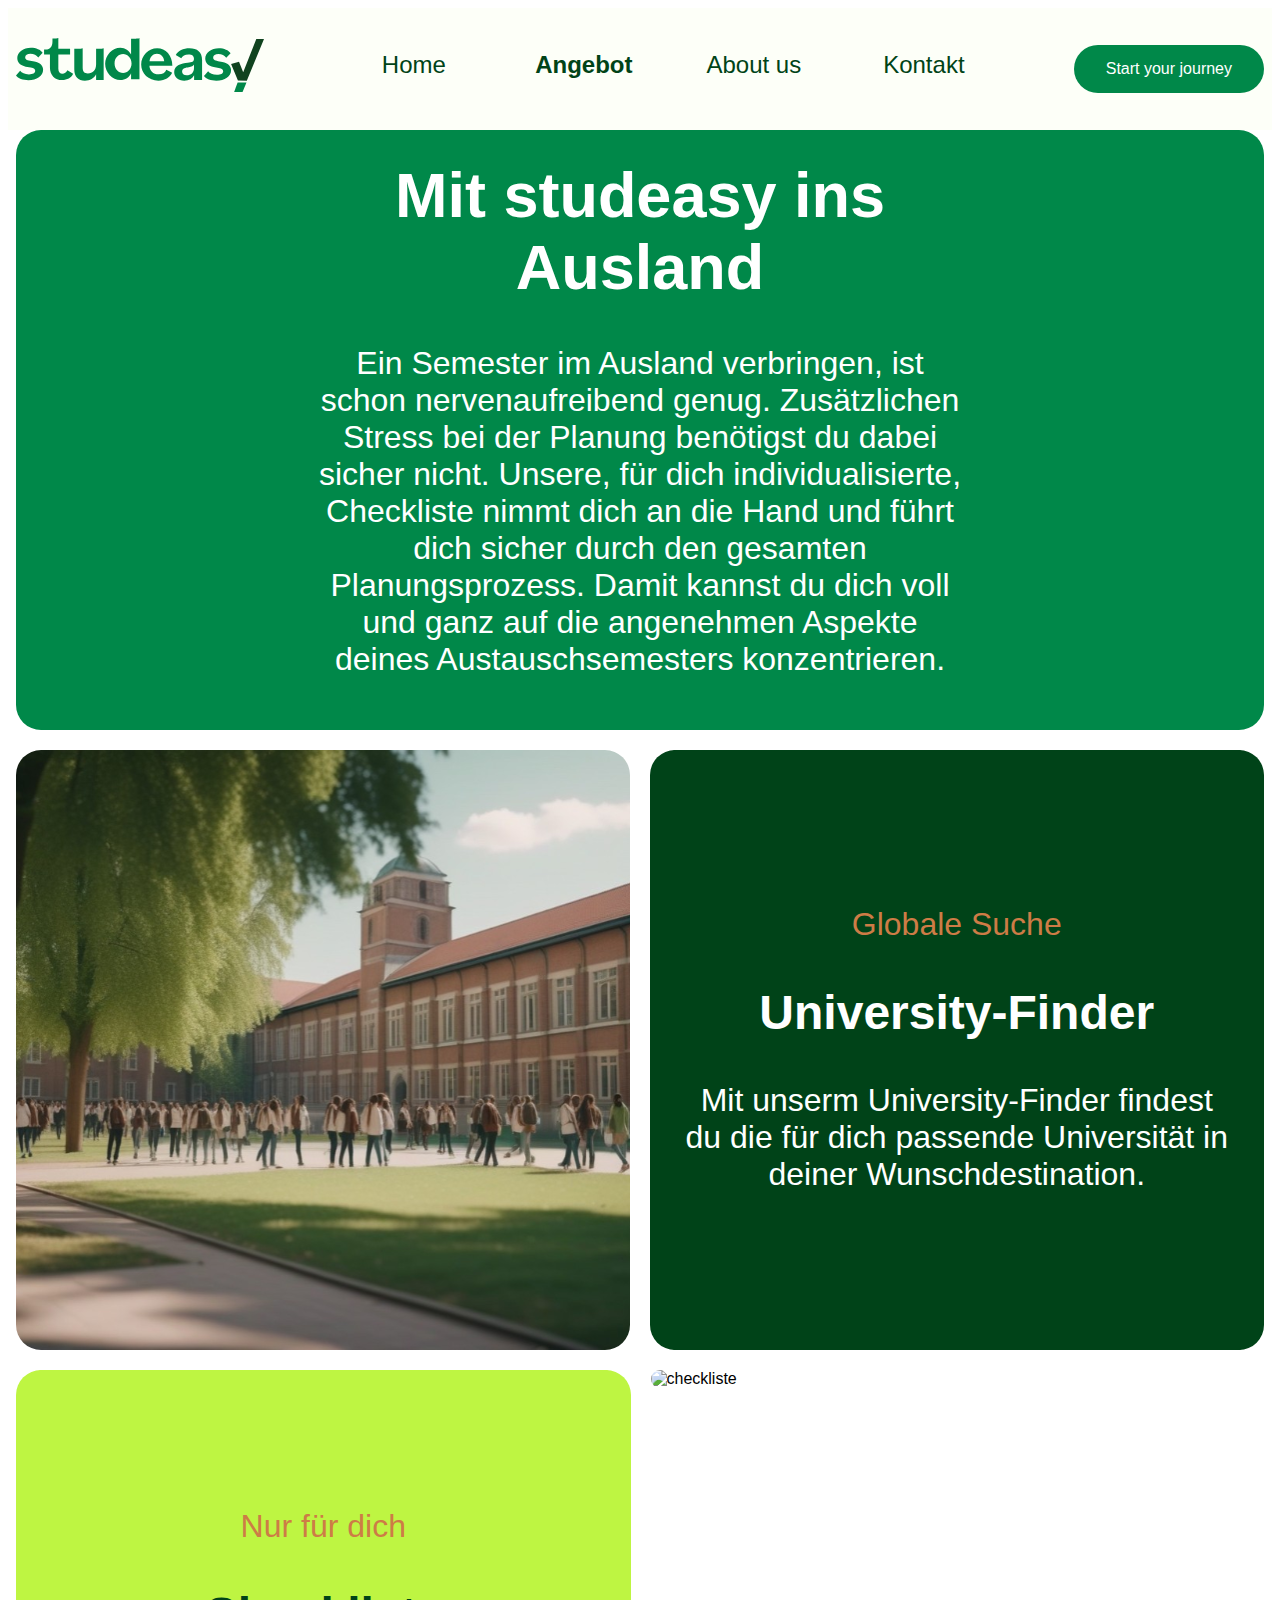
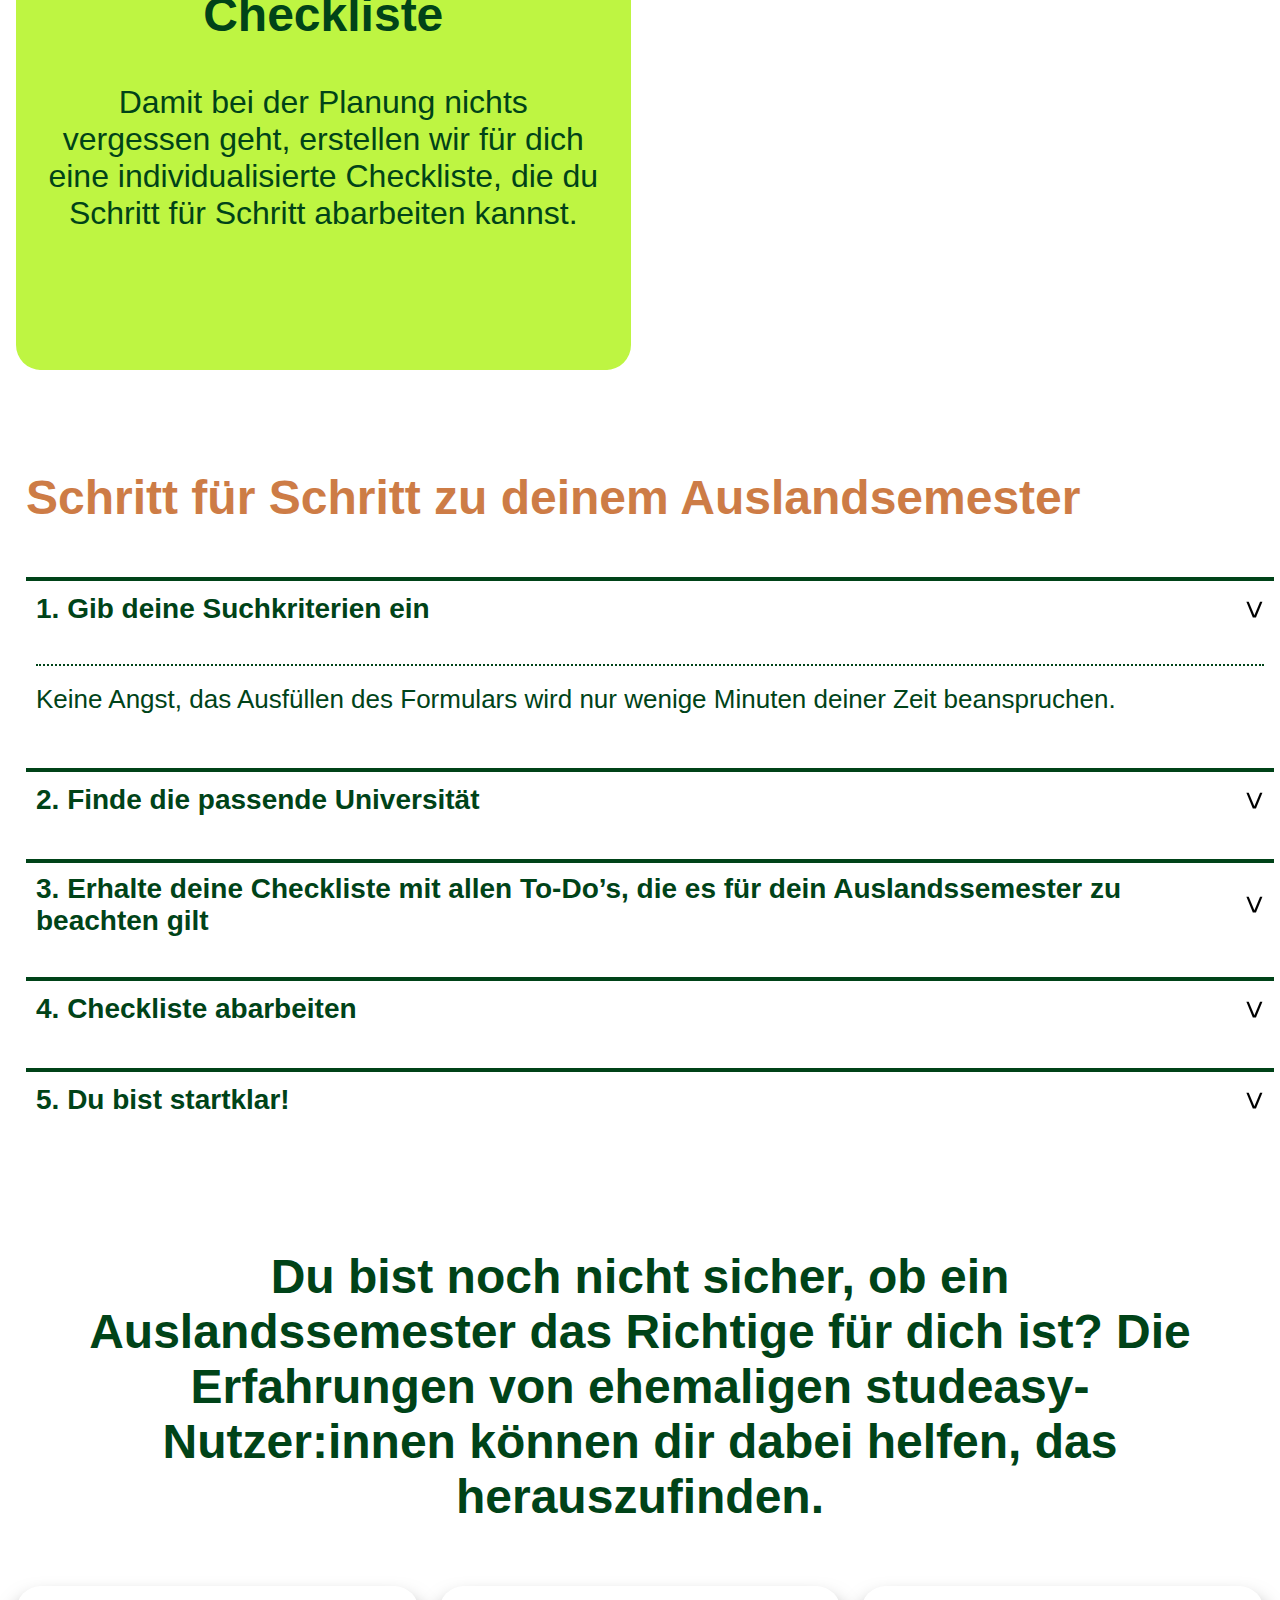
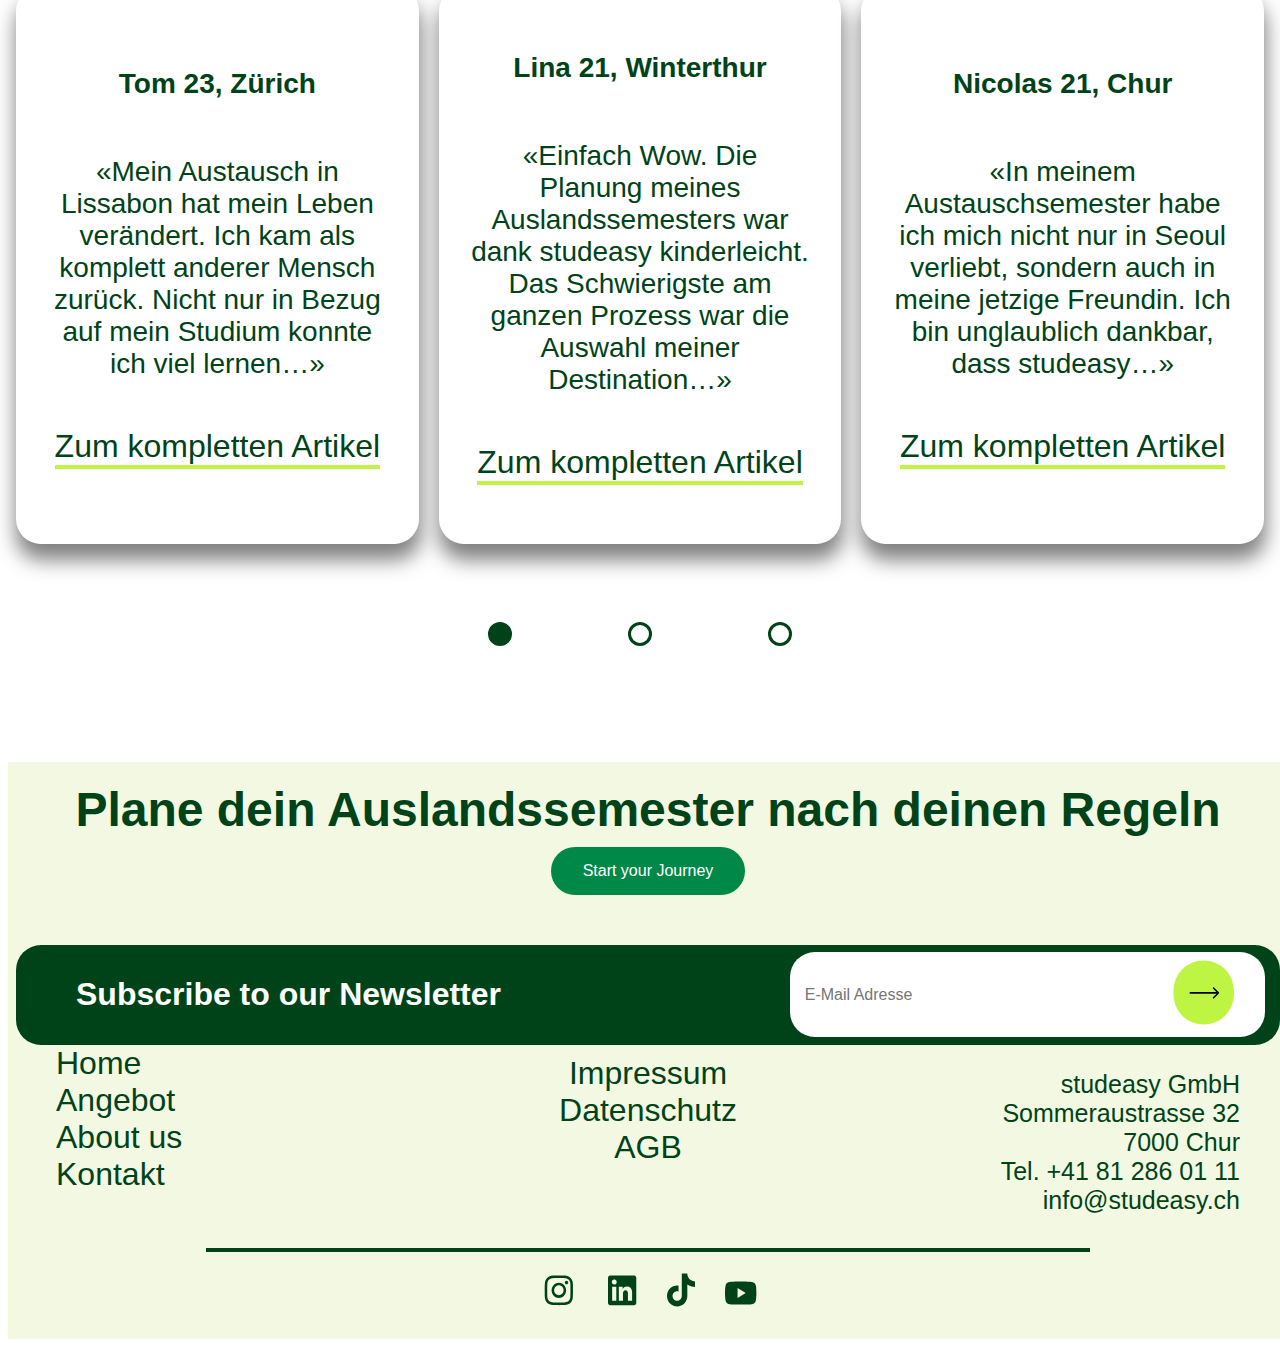
==== commit bc5606b3: "Footer bei Angebot und Über uns eingefügt" ====
--- a/html/angebot.html
+++ b/html/angebot.html
@@ -225,5 +225,94 @@
       </div>
       </section>
     </main>
+
+      <!-- /*___________________________________Footer*/ -->
+
+      <footer class="footer_container">
+        <h1 class="titel_footer">
+          Plane dein Auslandssemester nach deinen Regeln
+        </h1>
+        <div class="button_footer">
+          <button class="green-button-footer">Start your Journey</button>
+        </div>
+        
+        <div class="newsletterbox">
+          <h2 class="text_newsletter">Subscribe to our Newsletter</h2>
+          <div class="container_email">
+            <div>
+              <form class="email__and_button" action="">
+                <input
+                type="text"
+                name="email"
+                id="email"
+                class="email"
+                placeholder="E-Mail Adresse"
+                style="border:none;">
+                </input>
+            </div>
+            <div class="pfeil">
+              <button style="background-color:transparent; border: none; height: auto;">
+                <img src="/img/Group 1.svg" alt="Hier drücken zum Anmelden" style="height: 65px;">
+              </button>
+            </div>
+          </div>
+  
+          </form>
+        </div>
+        <div class="footer__links">
+          <div class="footer__links__left">
+            <ul class="Linkliste">
+              <a class="footer_link" href="index.html">Home</a>
+              <br />
+              <a class="footer_link" href="/html/angebot.html">Angebot</a>
+              <br />
+              <a class="footer_link" href="/html/ueberuns.html">About us</a>
+              <br />
+              <a class="footer_link" href="/html/kontakt.html">Kontakt</a>
+              <br />
+            </ul>
+          </div>
+          <div class="footer__links__center">
+            <ul class="center">
+              <a class="footer_aufzählung" href="/html/impressum.html">Impressum</a>
+              <br />
+              <a class="footer_aufzählung" href="#">Datenschutz</a>
+              <br />
+              <a class="footer_aufzählung" href="#">AGB</a>
+              <br />
+            </ul>
+          </div>
+          <div class="adresse_footer_right">
+            <p>
+              studeasy GmbH<br />
+              Sommeraustrasse 32<br />
+              7000 Chur<br />
+              Tel. +41 81 286 01 11<br />
+              info@studeasy.ch
+            </p>
+          </div>
+        </div>  
+        <hr
+          class="Trennbalken"
+          style="border: none; border-top: 4px solid #004318"
+        />
+        <div class="icons_footer">
+          <a href="https://www.google.ch/"
+            ><img src="/img/instagram.svg" alt="instagram icon"
+          /></a>
+          <a href="https://www.google.ch/"
+            ><img src="/img/LinkedIn.svg" alt="linkedIn icon"
+          /></a>
+          <a href="https://www.google.ch/"
+            ><img src="/img/tiktok.svg" alt="tiktok icon"
+          /></a>
+          <a href="https://www.google.ch/"
+            ><img src="/img/youtube.svg" alt="youtube icon"
+          /></a>
+        </div>
+      </footer>
+
+
+
   </body>
 </html>
--- a/css/styles_angebot.css
+++ b/css/styles_angebot.css
@@ -70,7 +70,7 @@
     .quartet_container,
     .accordion_container,
     .footer_container{
-        width: 100% !important;
+        max-width: 100% !important;
     }
 
     h2{
@@ -90,6 +90,11 @@
      header{
         padding: 0px 30px 0px 30px !important;
         
+    }
+
+    #logo{
+        width: 75px !important;
+        display: 1;
     }
 
     .nav_links{
@@ -144,6 +149,35 @@
     .rezensionen_block{
         display: none !important;
     }
+
+    /*Footer*/
+
+    .footer__links {
+        flex-direction: column !important;
+        align-items: center !important;
+        justify-content: center !important;
+    }
+
+    .footer__links__left,
+    .footer__links__center {
+        text-align: center !important;
+        padding-left: 0px !important;
+      }
+
+    .adresse_footer_right {
+        padding-right: 0px !important;
+    }
+
+      .adresse_footer_right p {
+        text-align: center !important;
+        font-size: 25px !important;
+        
+    }
+
+    #school-logo {
+       display: none !important;
+    }
+
 }
 
 /*_______________________________________________Header*/
@@ -457,3 +491,168 @@
     justify-content: center;
     margin-bottom: 100px;
 }
+
+
+/*_______________________________________________Footer*/
+
+footer {
+    width: 100%;
+    background-color:#F2F8E2;  
+    color:#004318; 
+    text-align: center;
+    padding-top:10px;
+    padding-bottom:10px;
+    margin-top:10px;
+ }
+
+ .titel_footer {
+     font-size: 48px;
+     font-weight: 800;
+     margin: 10px 100px 10p;
+     color: #004318;
+ }
+
+ .newsletterbox {
+     width: 100%;  
+     height: 100px;
+     margin: 0 auto;
+     margin-top: 50px;
+     background-color: #004318;
+     border-radius: 25px;
+     display: flex;
+     align-items: center;
+
+}
+
+.text_newsletter {
+   text-align: left;
+   padding-left: 50px;
+    font-size: 32px;
+    font-weight: 700;
+    color: white;
+    flex: 1;
+   
+   }
+
+ .email {
+     width: 300px;
+     height: 30px;
+     border-radius: 25px;
+     border: none;
+     padding-left: 10px;
+ }
+
+ .email__and_button {
+     padding-right: 50px;
+ }
+
+ .footer__links {
+     display: flex;
+     width: 100%;
+     justify-content: space-between;
+ }
+
+   .center{
+       padding-left: 0  ;
+   }
+
+  a {
+   text-decoration: none;
+   font-size: 32px;
+   color: #004318;
+ }
+
+ .footer__links__left {
+   text-align: left;
+   padding-left: 40px;
+   width: 300px;
+   justify-content: left;
+ }
+
+.container_footer_links{
+   padding-top: 10px;
+   padding-bottom: 10px;
+}
+
+.footer__links__center{
+   width: 300px;    
+   padding-top: 10px;
+   padding-bottom: 10px;
+   text-align: center;
+}
+
+.adresse_footer_right {
+   justify-content: right;
+   padding-right: 40px;
+   width: 300px;
+}
+
+.adresse_footer_right p {
+       text-align: right;
+       font-size: 25px;
+       color: #004318;
+       text-decoration: none;
+   }
+
+.Trennbalken {
+     width: 70%;
+    } 
+
+.icons_footer {
+   display: flex;
+   justify-content: center;
+   margin: 0 auto;
+   width: 25%;
+   padding-top: 10px;
+   padding-bottom: 10px;
+   align-items: center;
+}
+
+.icons_footer img{
+   margin: 0px 15px 0px 15px;
+}
+
+.Linkliste {
+   padding: 0;
+}
+
+.center_linkliste {
+   padding: 0;
+}
+
+.container_email {
+   display: flex;
+   background-color: white;
+   justify-content: space-between;
+   align-items: center;
+   border-radius: 25px;
+   padding-right: 15px;
+   padding-left: 5px;
+   height: 85%;
+   margin-right: 15px;
+}
+.pfeil {
+   padding-right: 10px;
+   padding-left: 10px;
+}
+
+.green-button-footer {
+   background-color: #008849;
+   border: none;
+   color: white;
+   padding: 15px 32px;
+   text-align: center;
+   text-decoration: none;
+   display: inline-block;
+   font-size: 16px;
+   border-radius: 25px;
+   cursor: pointer;
+   font-size: 16px;
+   align-self: center;
+}
+
+.button_footer {
+   justify-content: center;
+   align-items: center;
+   height: 100%;
+}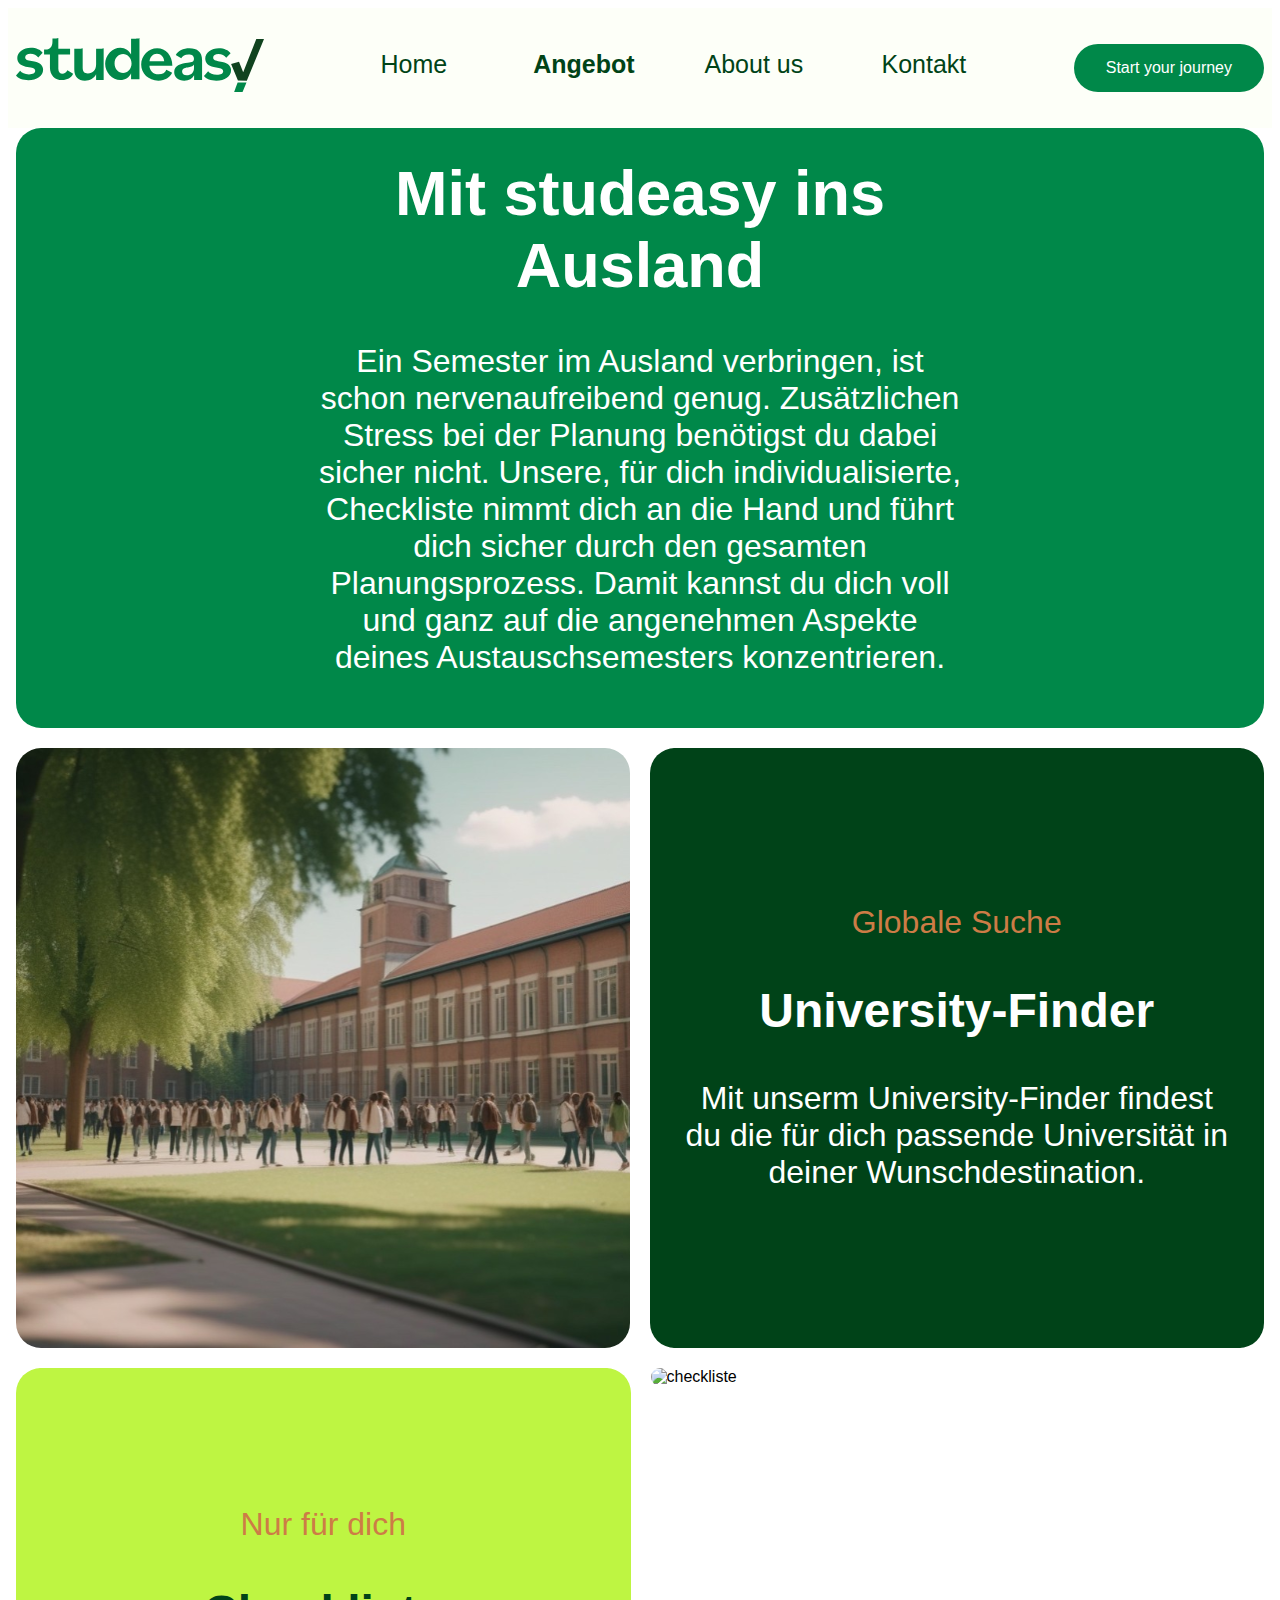
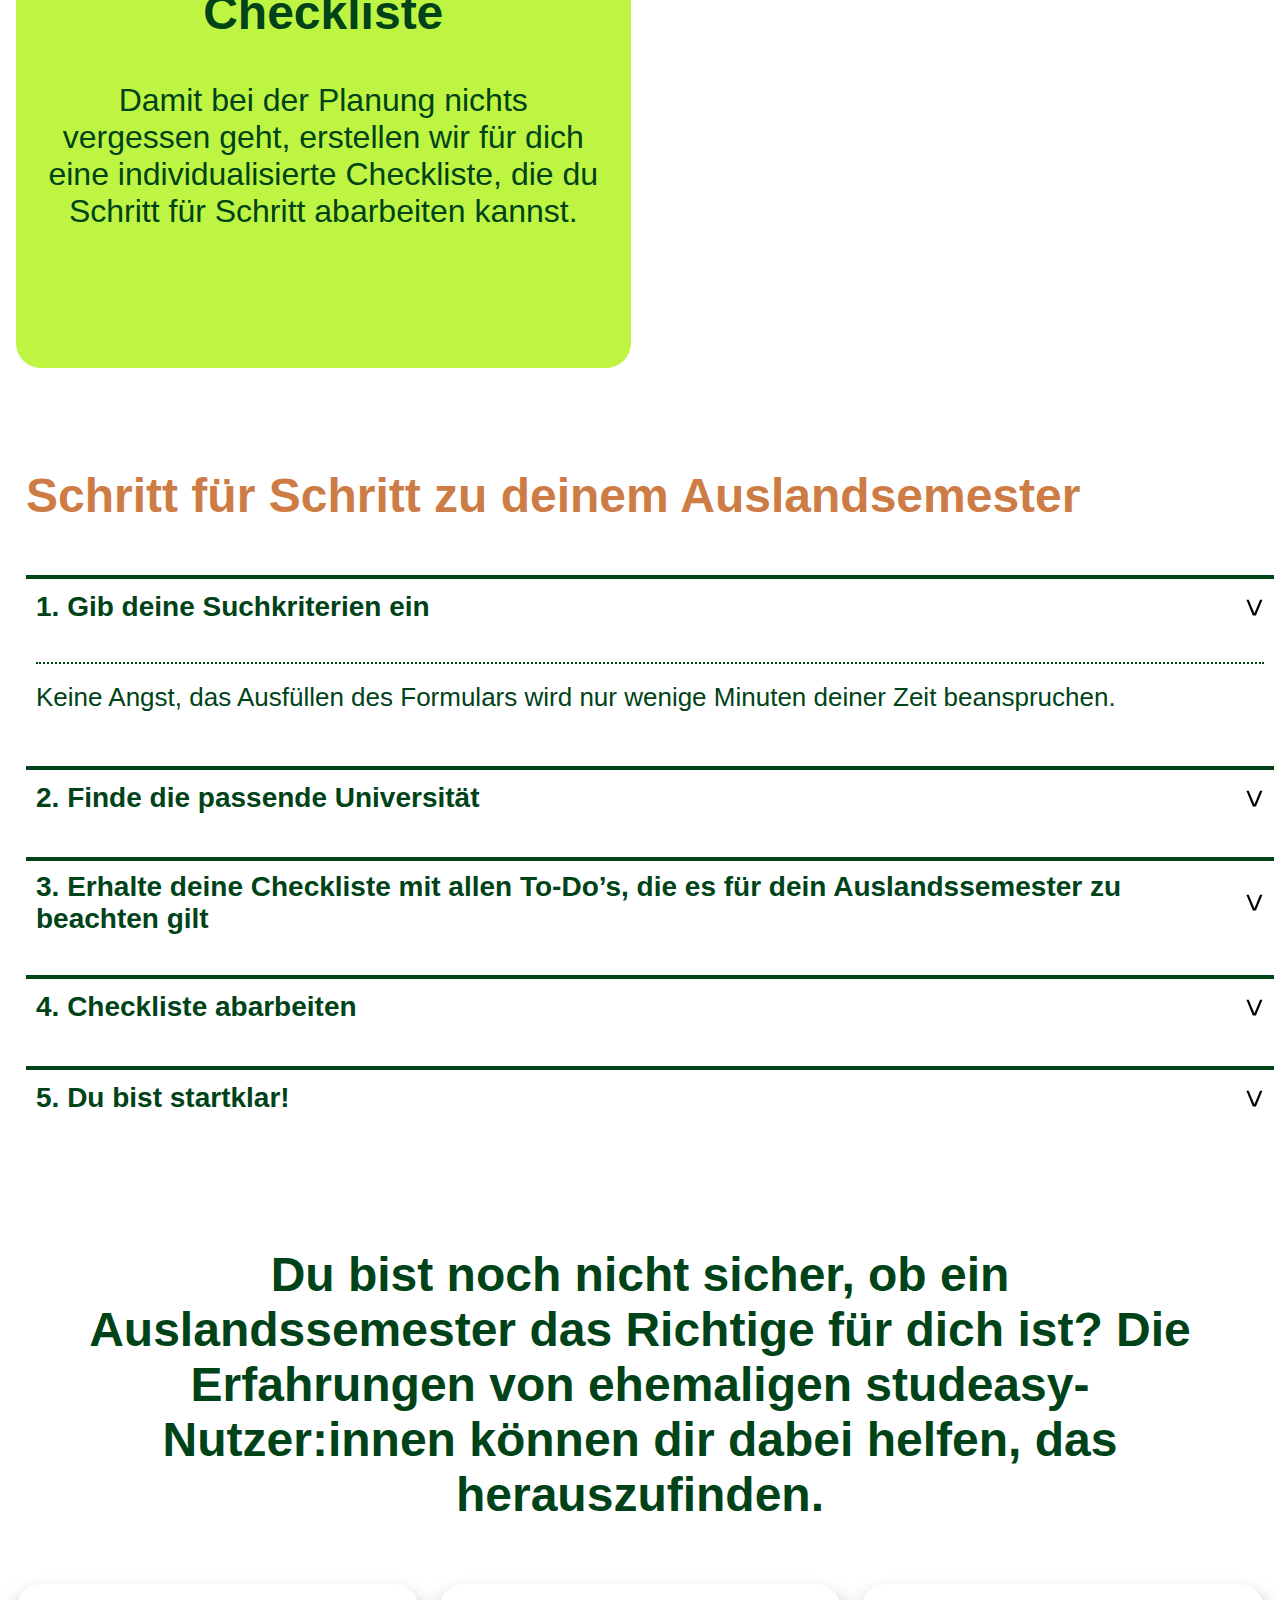
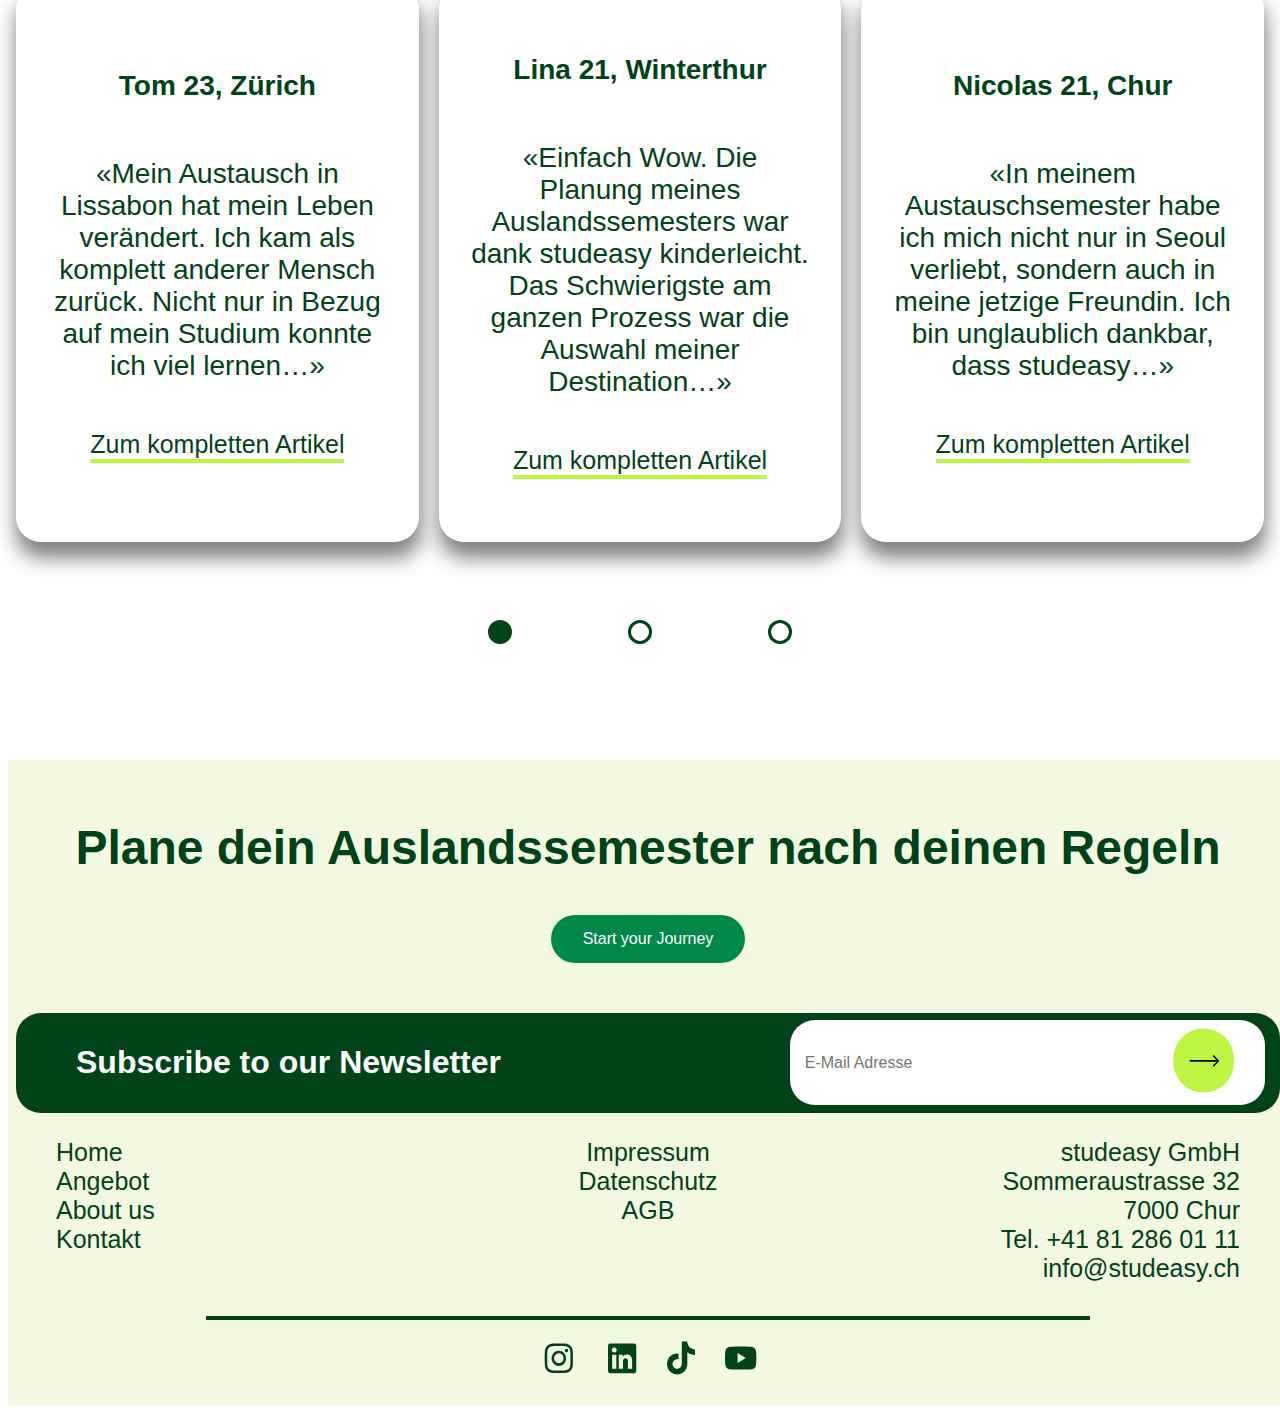
==== commit 8b74ddd6: "validierung angebot" ====
--- a/html/angebot.html
+++ b/html/angebot.html
@@ -1,12 +1,12 @@
 <!DOCTYPE html>
 <html lang="de">
   <head>
-    <meta charset="UTF-8" />
-    <meta name="viewport" content="width=device-width, initial-scale=1.0" />
+    <meta charset="UTF-8">
+    <meta name="viewport" content="width=device-width, initial-scale=1.0">
     <title>Angebot - studeasy</title>
-    <link rel="stylesheet" href="/css/styles_angebot.css" />
-
-    <link rel="stylesheet" href="https://use.typekit.net/qjl4qpj.css" />
+    <link rel="stylesheet" href="/css/styles_angebot.css">
+
+    <link rel="stylesheet" href="https://use.typekit.net/qjl4qpj.css">
     <!--Schriftart-->
   </head>
 
@@ -14,7 +14,7 @@
     <header class="header_container">
       <div id="logo">
         <a href="/index.html">
-          <img src="/img/Logo_gruen_IM.svg" alt="Logo studeasy" />
+          <img src="/img/Logo_gruen_IM.svg" alt="Logo studeasy">
         </a>
       </div>
 
@@ -37,7 +37,7 @@
 
       <section class="block1_container">
       <div class="block1">
-        <h1>Mit studeasy ins Ausland</h1>
+        <h2 id="Titel_Ausland">Mit studeasy ins Ausland</h2>
         <p>
           Ein Semester im Ausland verbringen, ist schon nervenaufreibend genug.
           Zusätzlichen Stress bei der Planung benötigst du dabei sicher nicht.
@@ -54,7 +54,7 @@
 
       <div class="zeile2">
         <div class="block2">
-          <img src="/img/university.svg" alt="university" />
+          <img src="/img/university.svg" alt="university">
         </div>
 
         <div class="block3">
@@ -81,7 +81,7 @@
         </div>
 
         <div class="block5">
-          <img src="/img/checkliste.svg" alt="checkliste" />
+          <img src="/img/checkliste.svg" alt="checkliste">
         </div>
       </div>
       </section>
@@ -95,7 +95,7 @@
       <ul id="accordion" style="margin-left: 0%; margin-right: 0%;">
         <li class="accordion-point">
         <label for="first">1. Gib deine Suchkriterien ein <span>&#x3e;</span></label>
-        <input type="radio" name="accordion" id="first" checked />
+        <input type="radio" name="accordion" id="first" checked>
 
         <div class="content">
           <p>
@@ -106,7 +106,7 @@
         </li>
         <li class="accordion-point">
         <label for="second">2. Finde die passende Universität<span>&#x3e;</span></label>
-        <input type="radio" name="accordion" id="second" />
+        <input type="radio" name="accordion" id="second">
 
         <div class="content">
           <p>
@@ -126,8 +126,7 @@
       <li class="accordion-point">
         <label for="third">3. Erhalte deine Checkliste mit allen To-Do’s, die es für dein
           Auslandssemester zu beachten gilt<span>&#x3e;</span></label>
-        <input type="radio" name="accordion" id="third" />
-        </div>
+        <input type="radio" name="accordion" id="third">
 
         <div class="content">
           <p>
@@ -147,7 +146,7 @@
 
       <li class="accordion-point">
         <label for="fourth">4. Checkliste abarbeiten<span>&#x3e;</span></label>
-        <input type="radio" name="accordion" id="fourth" />
+        <input type="radio" name="accordion" id="fourth">
 
         <div class="content">
           <p>
@@ -161,7 +160,7 @@
 
       <li class="accordion-point">
         <label for="fifth">5. Du bist startklar!<span>&#x3e;</span></label>
-        <input type="radio" name="accordion" id="fifth" />
+        <input type="radio" name="accordion" id="fifth">
 
         <div class="content">
           <p>
@@ -221,7 +220,7 @@
       </div>
 
       <div class="rezensionen_dots">
-        <img src="/img/dots_rezensionen.svg" alt="" />
+        <img src="/img/dots_rezensionen.svg" alt="Rezensionen">
       </div>
       </section>
     </main>
@@ -240,7 +239,7 @@
           <h2 class="text_newsletter">Subscribe to our Newsletter</h2>
           <div class="container_email">
             <div>
-              <form class="email__and_button" action="">
+              <form class="email__and_button">
                 <input
                 type="text"
                 name="email"
@@ -248,67 +247,60 @@
                 class="email"
                 placeholder="E-Mail Adresse"
                 style="border:none;">
-                </input>
+              </form>
             </div>
             <div class="pfeil">
               <button style="background-color:transparent; border: none; height: auto;">
-                <img src="/img/Group 1.svg" alt="Hier drücken zum Anmelden" style="height: 65px;">
+                <img src="/img/Group_1.svg" alt="Hier drücken zum Anmelden" style="height: 65px;">
               </button>
             </div>
           </div>
-  
-          </form>
         </div>
         <div class="footer__links">
           <div class="footer__links__left">
             <ul class="Linkliste">
               <a class="footer_link" href="index.html">Home</a>
-              <br />
+              <br>
               <a class="footer_link" href="/html/angebot.html">Angebot</a>
-              <br />
+              <br>
               <a class="footer_link" href="/html/ueberuns.html">About us</a>
-              <br />
+              <br>
               <a class="footer_link" href="/html/kontakt.html">Kontakt</a>
-              <br />
+              <br>
             </ul>
           </div>
           <div class="footer__links__center">
             <ul class="center">
               <a class="footer_aufzählung" href="/html/impressum.html">Impressum</a>
-              <br />
+              <br>
               <a class="footer_aufzählung" href="#">Datenschutz</a>
-              <br />
+              <br>
               <a class="footer_aufzählung" href="#">AGB</a>
-              <br />
+              <br>
             </ul>
           </div>
           <div class="adresse_footer_right">
             <p>
-              studeasy GmbH<br />
-              Sommeraustrasse 32<br />
-              7000 Chur<br />
-              Tel. +41 81 286 01 11<br />
+              studeasy GmbH<br>
+              Sommeraustrasse 32<br>
+              7000 Chur<br>
+              Tel. +41 81 286 01 11<br>
               info@studeasy.ch
             </p>
           </div>
         </div>  
         <hr
           class="Trennbalken"
-          style="border: none; border-top: 4px solid #004318"
-        />
+          style="border: none; border-top: 4px solid #004318">
         <div class="icons_footer">
           <a href="https://www.google.ch/"
-            ><img src="/img/instagram.svg" alt="instagram icon"
-          /></a>
+            ><img src="/img/instagram.svg" alt="instagram icon"></a>
           <a href="https://www.google.ch/"
-            ><img src="/img/LinkedIn.svg" alt="linkedIn icon"
-          /></a>
+            ><img src="/img/LinkedIn.svg" alt="linkedIn icon"></a>
           <a href="https://www.google.ch/"
-            ><img src="/img/tiktok.svg" alt="tiktok icon"
-          /></a>
+            ><img src="/img/tiktok.svg" alt="tiktok icon"></a>
           <a href="https://www.google.ch/"
-            ><img src="/img/youtube.svg" alt="youtube icon"
-          /></a>
+            ><img src="/img/youtube.svg" alt="youtube icon"></a>
         </div>
       </footer>
 
--- a/css/styles_angebot.css
+++ b/css/styles_angebot.css
@@ -1,9 +1,9 @@
-*{
+* {
     font-family: "futura-pt", sans-serif;
     font-weight: 400;
     font-size: 16px;
     color: black;
-    font-style: normal; 
+    font-style: normal;
 }
 
 .green-button {
@@ -20,7 +20,7 @@
     font-size: 16px;
 }
 
-h1{
+h1 {
     color: white;
     text-align: center;
     font-size: 63px;
@@ -28,99 +28,111 @@
     margin: 10px;
 }
 
-h2{
+#Titel_Ausland {
     color: white;
     text-align: center;
+    font-size: 63px;
+    font-weight: 900;
+    margin: 10px;
+}
+
+h2 {
+    color: white;
+    text-align: center;
     font-size: 48px;
     font-weight: 900;
     margin: 10px;
 }
 
-p{
+p {
     color: white;
     text-align: center;
     font-size: 32px;
 }
 
-.oranger_titel{
+a {
+    font-size: 25px !important;
+}
+
+.oranger_titel {
     font-size: 32px;
     color: #CD7C46;
 
 }
+
 .header_container,
 .block1_container,
-.rezensionen_container,  
+.rezensionen_container,
 .quartet_container,
 .accordion_container,
-.footer_container{
+.footer_container {
     max-width: 1536px;
-    margin-left: auto; 
+    margin-left: auto;
     margin-right: auto;
     padding-left: 0.5rem;
     padding-right: 0.5rem;
 }
+
 /*______________________________________________Mobile view*/
 
 /*Allgemein Einstellungen*/
 
-@media only screen and (max-width: 600px) {
+@media only screen and (max-width: 900px) {
+
     .header_container,
     .block1_container,
-    .rezensionen_container,  
+    .rezensionen_container,
     .quartet_container,
     .accordion_container,
-    .footer_container{
+    .footer_container {
         max-width: 100% !important;
     }
 
-    h2{
+    h2 {
         font-size: 35px;
     }
 
-    h1{
+    h1 {
         font-size: 35px !important;
     }
 
-    p{
+    p {
         font-size: 25px !important;
     }
 
-     /*Header*/
-
-     header{
+    /*Header*/
+
+    header {
         padding: 0px 30px 0px 30px !important;
-        
-    }
-
-    #logo{
-        width: 75px !important;
-        display: 1;
-    }
-
-    .nav_links{
-        gap: 0px !important;
-    }
-
-    .nav_links a{
-        font-size: 12px !important;
-        width: 90px !important;
-        padding: 0px !important; 
-    }
-
-    #start_button {
-        display: none !important;
-    }
-
-    /*Main*/
-
-    .block1{
         display: flex;
+        flex-direction: column;
         justify-content: center;
         align-items: center;
-        flex-direction: column;
-        text-align: center;
-        background: #008849;
-        border-radius: 25px;
+
+    }
+
+    #logo {
+        width: 180px !important;
+        display: 1;
+        margin-top: 20px;
+    }
+
+    #start_button {
+        display: none !important;
+    }
+
+    .header_container {
+        display: flex;
+    }
+
+    .nav_links {
+        display: flex;
+        justify-content: space-around;
+    }
+
+    /*Main*/
+
+    .block1 {
         border-left: 0px solid #008849 !important;
         border-right: 0px solid #008849 !important;
         padding: 40px !important;
@@ -128,25 +140,25 @@
     }
 
     .zeile2,
-    .zeile3{
+    .zeile3 {
         height: 400px !important;
     }
 
     .block2,
     .block5,
-    .newsletterbox{
-        display: none !important;
-    }
-
-    .uebertitel_rezensionen{
+    .newsletterbox {
+        display: none !important;
+    }
+
+    .uebertitel_rezensionen {
         padding: 50px 0px 50px 0px !important;
     }
 
-    .rezensionen_karussell{
+    .rezensionen_karussell {
         flex-wrap: wrap !important;
     }
 
-    .rezensionen_block{
+    .rezensionen_block {
         display: none !important;
     }
 
@@ -162,27 +174,124 @@
     .footer__links__center {
         text-align: center !important;
         padding-left: 0px !important;
-      }
+    }
 
     .adresse_footer_right {
         padding-right: 0px !important;
     }
 
-      .adresse_footer_right p {
+    .adresse_footer_right p {
         text-align: center !important;
         font-size: 25px !important;
-        
+
     }
 
     #school-logo {
-       display: none !important;
+        display: none !important;
+    }
+
+    .newsletterbox {
+        display: none !important;
+    }
+
+
+}
+
+/*__________________________________________Tablet view*/
+
+@media only screen and (max-width: 1200px) {
+
+    .header_container,
+    .block1_container,
+    .block2_container,
+    .quartet_container,
+    .partner_container,
+    .footer_container {
+        max-width: 100% !important;
+    }
+
+    /*Header*/
+
+    header {
+        padding: 0px 30px 0px 30px !important;
+        display: flex;
+        flex-direction: column;
+        justify-content: center;
+        align-items: center;
+    }
+
+    #logo {
+        width: 200px !important;
+        display: 1;
+        margin-top: 10px;
+    }
+
+    #start_button {
+        display: none !important;
+    }
+
+    .header_container {
+        display: flex;
+    }
+
+    .nav_links {
+        display: flex;
+        justify-content: space-around;
+    }
+
+    /*Main*/
+
+    .custom-block {
+        padding: 40px !important;
+        /* Innenabstand des Blocks (optional) */
+    }
+
+    .block1 {
+        border-left: 0px solid #008849 !important;
+        border-right: 0px solid #008849 !important;
+        padding: 40px !important;
+        height: 600px;
+    }
+
+    .zeile2,
+    .zeile3 {
+        height: 400px !important;
+    }
+
+    .block2,
+    .block5,
+    .newsletterbox {
+        display: none !important;
+    }
+
+    .container_logos {
+        flex-wrap: wrap;
+    }
+
+    .custom-block2 {
+        padding: 40px !important;
+
+    }
+
+    .container_logos {
+        text-align: center !important;
+    }
+
+    #school-logo {
+        display: none !important;
+    }
+
+    /*Footer*/
+
+    .newsletterbox {
+        display: none !important;
     }
 
 }
 
 /*_______________________________________________Header*/
 
-header{
+header {
     background-color: #FDFFF8;
     display: flex;
     justify-content: space-between;
@@ -192,7 +301,7 @@
     top: 0;
 }
 
-#logo{
+#logo {
     width: 248px;
     display: 1;
 }
@@ -200,11 +309,11 @@
 
 /*__________Navigation*/
 
-nav{
+nav {
     display: 4;
 }
 
-.nav_links{
+.nav_links {
     list-style-type: none;
     display: flex;
     padding: 0;
@@ -213,20 +322,21 @@
     gap: 20px;
 }
 
-.nav_links a{
+.nav_links a {
     display: block;
     box-sizing: border-box;
     height: 40px;
     width: 150px;
     padding: 5px 15px 5px 15px;
     text-decoration: none;
-    font-size: 24px;   
-    text-align: center;
-    color: #004317; 
-}
-
-.nav_links a:hover, .aktiver_nav_link{
-    font-weight:900;
+    font-size: 24px;
+    text-align: center;
+    color: #004317;
+}
+
+.nav_links a:hover,
+.aktiver_nav_link {
+    font-weight: 900;
     color: #004318;
     margin-bottom: 5px;
 }
@@ -235,7 +345,7 @@
 
 /*_______________________________________________Zeile 1*/
 
-.block1{
+.block1 {
     display: flex;
     justify-content: center;
     align-items: center;
@@ -252,7 +362,7 @@
 
 /*_______________________________________________Zeile 2*/
 
-.zeile2{
+.zeile2 {
     display: flex;
     margin-top: 20px;
     margin-bottom: 20px;
@@ -265,14 +375,14 @@
     flex: 50%;
 }
 
-.block2 img{
+.block2 img {
     width: 100%;
     height: 100%;
     object-fit: cover;
     border-radius: 25px;
 }
 
-.block3{
+.block3 {
     display: flex;
     background-color: #004318;
     justify-content: center;
@@ -290,7 +400,7 @@
 
 /*_______________________________________________Zeile 3*/
 
-.zeile3{ 
+.zeile3 {
     display: flex;
     margin-top: 20px;
     margin-bottom: 20px;
@@ -298,7 +408,7 @@
     height: 600px;
 }
 
-.block4{
+.block4 {
     display: flex;
     background-color: #BEF542;
     justify-content: center;
@@ -313,12 +423,12 @@
 }
 
 
-.block5{
+.block5 {
     width: 100%;
     flex: 50%;
 }
 
-.block5 img{
+.block5 img {
     width: 100%;
     height: 100%;
     object-fit: cover;
@@ -328,16 +438,16 @@
 
 /*_______________________________________________Accordion*/
 
-#accordion li{
+#accordion li {
     list-style-type: none;
     width: 100%;
     margin-bottom: 10px;
     padding: 10px;
 }
 
-#accordion li label{
+#accordion li label {
     padding: 10px;
-    display:flex;
+    display: flex;
     align-items: center;
     justify-content: space-between;
     cursor: pointer;
@@ -345,19 +455,19 @@
     font-size: 28px;
     color: #004318;
     border-top: solid #004318 4px;
-    
-}
-
-#accordion li label span{
+
+}
+
+#accordion li label span {
     transform: rotate(90deg);
     font-size: 32px;
 }
 
-#accordion label + input[type="radio"]{
+#accordion label+input[type="radio"] {
     display: none;
 }
 
-#accordion .content{
+#accordion .content {
     padding: 0px 10px;
     line-height: 26px;
     max-height: 0px;
@@ -365,24 +475,25 @@
     transition: max-height 0.5s;
 }
 
-#accordion label + input[type="radio"]:checked + .content{
+#accordion label+input[type="radio"]:checked+.content {
     max-height: 700px;
 }
 
-.content p{
+.content p {
     border-top: dotted #004318 2px;
     padding-top: 20px;
     color: #004318;
     font-size: 26px;
     text-align: left;
 }
+
 /*_____________________Übertitel*/
 
-.uebertitel_dropdown{
+.uebertitel_dropdown {
     font-weight: 900;
     color: #CD7C46;
     text-align: left;
-    font-size: 48px;    
+    font-size: 48px;
     margin: 100px 0px 42px 0px;
 }
 
@@ -390,7 +501,7 @@
 /*_____________________Untertitel Drop-down Menu*/
 
 
-.dropdown_menu_titel{
+.dropdown_menu_titel {
     display: flex;
     border-top: solid #004318 4px;
     border-bottom: dotted #004318 2px;
@@ -399,21 +510,21 @@
 }
 
 
-.dropdown_zahl{
+.dropdown_zahl {
     font-weight: 900;
     color: #004318;
     text-align: left;
     flex: 50px;
 }
 
-.untertitel_dropdown{
+.untertitel_dropdown {
     font-weight: 900;
     color: #004318;
     text-align: left;
     flex: 100%;
 }
 
-.dropdown_pfeil img{
+.dropdown_pfeil img {
     flex: 10%;
     text-align: right;
     height: 14px;
@@ -421,7 +532,7 @@
     align-items: center;
 }
 
-ul{
+ul {
     list-style-type: none;
     padding: 0;
     margin: 0;
@@ -430,7 +541,7 @@
 /*_______________________________________________Rezensionen*/
 
 
-.uebertitel_rezensionen{
+.uebertitel_rezensionen {
     color: #004318;
     font-weight: 900;
     padding-top: 100px;
@@ -439,7 +550,7 @@
     padding-right: 5%;
 }
 
-.rezensionen_karussell{
+.rezensionen_karussell {
     display: flex;
     margin-top: 20px;
     margin-bottom: 20px;
@@ -448,7 +559,7 @@
 }
 
 .rezensionen_block,
-.rezensionen_block_1{
+.rezensionen_block_1 {
     display: flex;
     background-color: white;
     justify-content: center;
@@ -464,29 +575,29 @@
     margin-bottom: 42px;
 }
 
-.rezensionen_name{
+.rezensionen_name {
     color: #004318;
     font-weight: 900;
     font-size: 28px;
 }
 
-.rezensionen_text{
+.rezensionen_text {
     color: #004318;
     font-weight: 500;
     font-size: 28px;
 }
 
-.rezensionen_link_kompletter_artikel{
+.rezensionen_link_kompletter_artikel {
     font-size: 20px;
     color: #004318;
     border-bottom: 4px solid #BEF542;
 }
 
-.rezensionen_link_kompletter_artikel a{
+.rezensionen_link_kompletter_artikel a {
     text-decoration: none;
 }
 
-.rezensionen_dots{
+.rezensionen_dots {
     display: flex;
     justify-content: center;
     margin-bottom: 100px;
@@ -497,162 +608,168 @@
 
 footer {
     width: 100%;
-    background-color:#F2F8E2;  
-    color:#004318; 
-    text-align: center;
-    padding-top:10px;
-    padding-bottom:10px;
-    margin-top:10px;
- }
-
- .titel_footer {
-     font-size: 48px;
-     font-weight: 800;
-     margin: 10px 100px 10p;
-     color: #004318;
- }
-
- .newsletterbox {
-     width: 100%;  
-     height: 100px;
-     margin: 0 auto;
-     margin-top: 50px;
-     background-color: #004318;
-     border-radius: 25px;
-     display: flex;
-     align-items: center;
+    background-color: #F2F8E2;
+    color: #004318;
+    text-align: center;
+    padding-top: 10px;
+    padding-bottom: 10px;
+    margin-top: 10px;
+}
+
+.titel_footer {
+    font-size: 48px;
+    font-weight: 800;
+    margin: 10px 100px 10p;
+    color: #004318;
+    margin-top: 50px;
+    margin-bottom: 40px;
+}
+
+.newsletterbox {
+    width: 100%;
+    height: 100px;
+    margin: 0 auto;
+    margin-top: 50px;
+    background-color: #004318;
+    border-radius: 25px;
+    display: flex;
+    align-items: center;
 
 }
 
 .text_newsletter {
-   text-align: left;
-   padding-left: 50px;
+    text-align: left;
+    padding-left: 50px;
     font-size: 32px;
     font-weight: 700;
     color: white;
     flex: 1;
-   
-   }
-
- .email {
-     width: 300px;
-     height: 30px;
-     border-radius: 25px;
-     border: none;
-     padding-left: 10px;
- }
-
- .email__and_button {
-     padding-right: 50px;
- }
-
- .footer__links {
-     display: flex;
-     width: 100%;
-     justify-content: space-between;
- }
-
-   .center{
-       padding-left: 0  ;
-   }
-
-  a {
-   text-decoration: none;
-   font-size: 32px;
-   color: #004318;
- }
-
- .footer__links__left {
-   text-align: left;
-   padding-left: 40px;
-   width: 300px;
-   justify-content: left;
- }
-
-.container_footer_links{
-   padding-top: 10px;
-   padding-bottom: 10px;
-}
-
-.footer__links__center{
-   width: 300px;    
-   padding-top: 10px;
-   padding-bottom: 10px;
-   text-align: center;
+
+}
+
+.email {
+    width: 300px;
+    height: 30px;
+    border-radius: 25px;
+    border: none;
+    padding-left: 10px;
+}
+
+.email__and_button {
+    padding-right: 50px;
+}
+
+.footer__links {
+    display: flex;
+    width: 100%;
+    justify-content: space-between;
+}
+
+.center {
+    padding-left: 0;
+}
+
+a {
+    text-decoration: none;
+    font-size: 32px;
+    font-weight: 500;
+    color: #004318;
+}
+
+.footer__links__left {
+    text-align: left;
+    padding-left: 40px;
+    padding-top: 25px;
+    width: 300px;
+    justify-content: left;
+}
+
+.container_footer_links {
+    padding-top: 10px;
+    padding-bottom: 10px;
+}
+
+.footer__links__center {
+    width: 300px;
+    padding-top: 25px;
+    padding-bottom: 10px;
+    text-align: center;
 }
 
 .adresse_footer_right {
-   justify-content: right;
-   padding-right: 40px;
-   width: 300px;
+    justify-content: right;
+    padding-right: 40px;
+    width: 300px;
 }
 
 .adresse_footer_right p {
-       text-align: right;
-       font-size: 25px;
-       color: #004318;
-       text-decoration: none;
-   }
+    text-align: right;
+    font-size: 25px;
+    font-weight: 500;
+    color: #004318;
+    text-decoration: none;
+}
 
 .Trennbalken {
-     width: 70%;
-    } 
+    width: 70%;
+}
 
 .icons_footer {
-   display: flex;
-   justify-content: center;
-   margin: 0 auto;
-   width: 25%;
-   padding-top: 10px;
-   padding-bottom: 10px;
-   align-items: center;
-}
-
-.icons_footer img{
-   margin: 0px 15px 0px 15px;
+    display: flex;
+    justify-content: center;
+    margin: 0 auto;
+    width: 25%;
+    padding-top: 10px;
+    padding-bottom: 10px;
+    align-items: center;
+}
+
+.icons_footer img {
+    margin: 0px 15px 0px 15px;
 }
 
 .Linkliste {
-   padding: 0;
+    padding: 0;
 }
 
 .center_linkliste {
-   padding: 0;
+    padding: 0;
 }
 
 .container_email {
-   display: flex;
-   background-color: white;
-   justify-content: space-between;
-   align-items: center;
-   border-radius: 25px;
-   padding-right: 15px;
-   padding-left: 5px;
-   height: 85%;
-   margin-right: 15px;
-}
+    display: flex;
+    background-color: white;
+    justify-content: space-between;
+    align-items: center;
+    border-radius: 25px;
+    padding-right: 15px;
+    padding-left: 5px;
+    height: 85%;
+    margin-right: 15px;
+}
+
 .pfeil {
-   padding-right: 10px;
-   padding-left: 10px;
+    padding-right: 10px;
+    padding-left: 10px;
 }
 
 .green-button-footer {
-   background-color: #008849;
-   border: none;
-   color: white;
-   padding: 15px 32px;
-   text-align: center;
-   text-decoration: none;
-   display: inline-block;
-   font-size: 16px;
-   border-radius: 25px;
-   cursor: pointer;
-   font-size: 16px;
-   align-self: center;
+    background-color: #008849;
+    border: none;
+    color: white;
+    padding: 15px 32px;
+    text-align: center;
+    text-decoration: none;
+    display: inline-block;
+    font-size: 16px;
+    border-radius: 25px;
+    cursor: pointer;
+    font-size: 16px;
+    align-self: center;
 }
 
 .button_footer {
-   justify-content: center;
-   align-items: center;
-   height: 100%;
+    justify-content: center;
+    align-items: center;
+    height: 100%;
 }